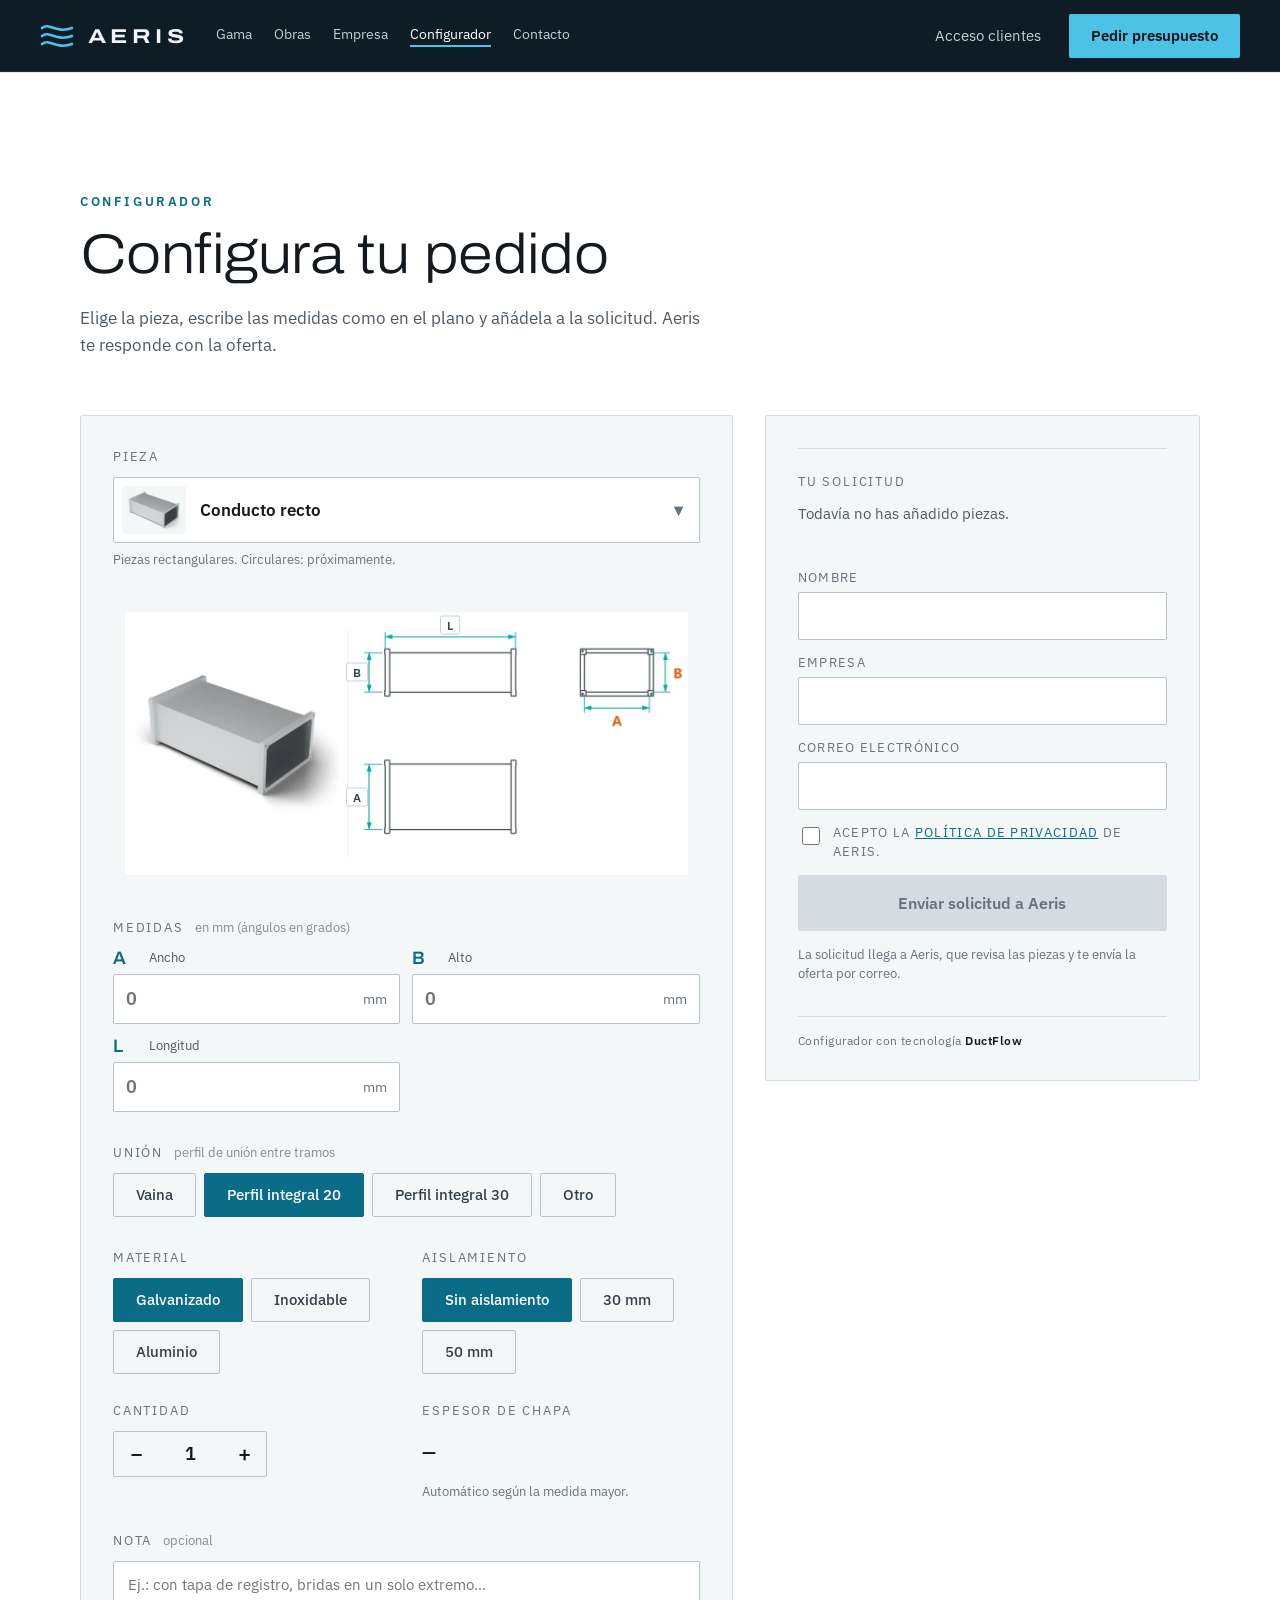
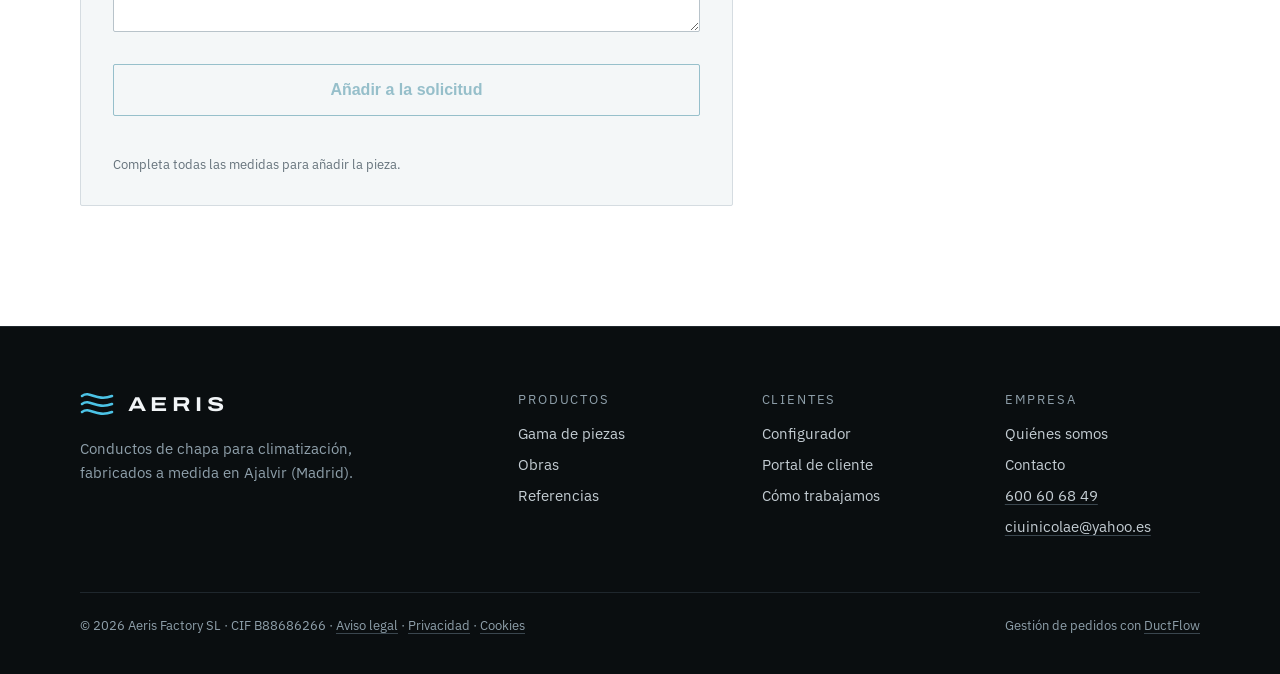
==== configurador.html @ cc836780 "Versión de prueba desde aeris-web 541a1b8 Aeris: bandă cu poză (ca BMW), carduri Obras fără chenar p" ====
<!doctype html>
<html lang="es">
<head>
<meta charset="utf-8">
<meta name="robots" content="noindex, nofollow">
<meta name="viewport" content="width=device-width, initial-scale=1">
<!-- Envío real a DuctFlow (sin esta meta, el formulario funciona en modo demo y no envía nada).
     El slug aerisfactory es la organización AERIS FACTORY SL en DuctFlow (desde el 21 oct 2026). -->
<meta name="aeris-api" content="https://api.ductflow.app/public/v1/orgs/aerisfactory">
<title>Configurador de pedidos – Aeris Factory</title>
<meta name="description" content="Configura tus conductos de chapa: elige la pieza, escribe las medidas del plano y envía la solicitud a Aeris Factory.">
<link rel="canonical" href="https://aerisfactory.es/configurador.html">
<meta property="og:type" content="website">
<meta property="og:site_name" content="Aeris Factory">
<meta property="og:title" content="Configurador de pedidos – Aeris Factory">
<meta property="og:description" content="Configura tus conductos de chapa: elige la pieza, escribe las medidas del plano y envía la solicitud a Aeris Factory.">
<meta property="og:url" content="https://aerisfactory.es/configurador.html">
<meta property="og:locale" content="es_ES">
<link rel="stylesheet" href="styles.css?v=406ebbab">
</head>
<body>

<!-- layout:header -->
<header class="nav">
  <a href="index.html#inicio" class="brand" aria-label="Aeris Factory, inicio">
    <svg width="34" height="26" viewBox="0 0 34 26" fill="none" stroke="#4CC3E6" stroke-width="2.6" stroke-linecap="round" aria-hidden="true"><path d="M2 5 C10 -1 16 11 32 5"/><path d="M2 13 C10 7 16 19 32 13"/><path d="M2 21 C10 15 16 27 32 21"/></svg>
    <span>AERIS</span>
  </a>
  <div class="nav-menu" id="nav-menu">
    <nav class="nav-links" aria-label="Principal">
      <a href="index.html#gama">Gama</a>
      <a href="obras.html" data-page="obras">Obras</a>
      <a href="empresa.html" data-page="empresa">Empresa</a>
      <a href="configurador.html" data-page="configurador" aria-current="page">Configurador</a>
      <a href="contacto.html" data-page="contacto">Contacto</a>
    </nav>
    <a href="https://ductflow.app/portal.html?o=aerisfactory" class="nav-portal">Acceso clientes</a>
  </div>
  <a href="configurador.html" class="btn btn-accent nav-cta">Pedir presupuesto</a>
  <button type="button" class="nav-toggle" aria-expanded="false" aria-controls="nav-menu" aria-label="Abrir menú">
    <span></span><span></span><span></span>
  </button>
</header>
<!-- /layout:header -->
<section id="pedido" class="section section-mid tema-claro">
  <div class="eyebrow">Configurador</div>
  <h1>Configura tu pedido</h1>
  <p class="lead">Elige la pieza, escribe las medidas como en el plano y añádela a la solicitud. Aeris te responde con la oferta.</p>

  <div class="configurator">
    <div class="panel">
      <div class="field-group">
        <div class="field-label">Pieza</div>
        <div class="piece-picker" id="piece-picker">
          <button type="button" class="piece-picker-btn" id="piece-picker-btn" aria-haspopup="listbox" aria-expanded="false">
            <img id="piece-picker-img" alt="">
            <span id="piece-picker-name">Elige una pieza</span>
            <span class="caret" aria-hidden="true">▾</span>
          </button>
          <div class="piece-list" id="piece-list" role="listbox" aria-label="Piezas rectangulares" hidden></div>
        </div>
        <p class="field-hint">Piezas rectangulares. Circulares: próximamente.</p>
      </div>

      <div class="piece-drawing">
        <div class="sketch-wrap" id="piece-sketch">
          <img id="piece-drawing-img" alt="">
        </div>
      </div>

      <div class="field-group">
        <div class="field-label">Medidas <span class="field-label-note">en mm (ángulos en grados)</span></div>
        <div class="dims" id="dims"></div>
      </div>

      <div class="field-group" id="ut-group">
        <div class="field-label">Unión <span class="field-label-note">perfil de unión entre tramos</span></div>
        <div class="pills" id="ut-pills"></div>
        <label class="ut-custom" id="ut-custom" hidden>
          <span>Desarrollo de la unión</span>
          <span class="dim-input">
            <input type="number" id="ut-custom-val" inputmode="numeric" min="1" max="500" step="1" placeholder="0">
            <span class="dim-unit">mm</span>
          </span>
        </label>
      </div>
      <p class="field-hint" id="ut-none" hidden>Esta pieza no lleva unión.</p>

      <div class="field-grid">
        <div class="field-group">
          <div class="field-label">Material</div>
          <div class="pills" id="mat-pills"></div>
        </div>
        <div class="field-group">
          <div class="field-label">Aislamiento</div>
          <div class="pills" id="ins-pills"></div>
        </div>
        <div class="field-group">
          <div class="field-label">Cantidad</div>
          <div class="qty">
            <button type="button" id="qty-minus" aria-label="Menos unidades">−</button>
            <input type="number" id="qty-value" min="1" max="999" value="1" aria-label="Cantidad">
            <button type="button" id="qty-plus" aria-label="Más unidades">+</button>
          </div>
        </div>
        <div class="field-group">
          <div class="field-label">Espesor de chapa</div>
          <div class="thick-auto" id="thick-text">—</div>
          <p class="field-hint">Automático según la medida mayor.</p>
        </div>
      </div>

      <label class="note-field">
        <span class="field-label">Nota <span class="field-label-note">opcional</span></span>
        <textarea id="piece-note" rows="2" maxlength="300" placeholder="Ej.: con tapa de registro, bridas en un solo extremo…"></textarea>
      </label>

      <button type="button" id="add-item" class="btn btn-line" disabled>Añadir a la solicitud</button>
      <p class="field-hint" id="add-hint">Completa todas las medidas para añadir la pieza.</p>
    </div>

    <div class="summary">
      <div class="request-list">
        <div class="field-label">Tu solicitud</div>
        <p id="empty-list" class="muted">Todavía no has añadido piezas.</p>
        <ul id="items-list" class="items"></ul>
        <div id="total-line" class="total-line" hidden></div>
      </div>

      <form id="quote-form" class="quote-form">
        <label>Nombre
          <input type="text" id="f-name" autocomplete="name" required>
        </label>
        <label>Empresa
          <input type="text" id="f-company" autocomplete="organization">
        </label>
        <label>Correo electrónico
          <input type="email" id="f-email" autocomplete="email" required>
        </label>
        <label class="checkbox-row">
          <input type="checkbox" id="f-consent" required>
          <span>Acepto la <a href="legal.html#privacidad" class="link-inline">política de privacidad</a> de Aeris.</span>
        </label>
        <input type="text" id="f-website" name="website" tabindex="-1" autocomplete="off" aria-hidden="true" style="position:absolute;left:-9999px;width:1px;height:1px;opacity:0">
        <p id="form-error" class="form-error" role="alert" hidden></p>
        <button type="submit" id="submit-btn" class="btn btn-accent" disabled>Enviar solicitud a Aeris</button>
        <p class="fine-print">La solicitud llega a Aeris, que revisa las piezas y te envía la oferta por correo.</p>
      </form>

      <div id="sent-panel" class="sent-panel" hidden>
        <div class="sent-title">Solicitud enviada</div>
        <p>Aeris ha recibido tu solicitud y te responderá al correo indicado. Podrás seguirla en el portal de cliente.</p>
        <a href="https://ductflow.app/portal.html?o=aerisfactory" class="link-arrow">Ir al portal de cliente →</a>
        <button type="button" id="reset-btn" class="btn btn-outline">Nueva solicitud</button>
      </div>

      <p class="powered-by">Configurador con tecnología <a href="https://ductflow.app" target="_blank" rel="noopener">DuctFlow</a></p>
    </div>
  </div>
</section>

<!-- layout:footer -->
<footer class="footer">
  <div class="footer-grid">
    <div>
      <div class="brand">
        <svg width="34" height="26" viewBox="0 0 34 26" fill="none" stroke="#4CC3E6" stroke-width="2.6" stroke-linecap="round" aria-hidden="true"><path d="M2 5 C10 -1 16 11 32 5"/><path d="M2 13 C10 7 16 19 32 13"/><path d="M2 21 C10 15 16 27 32 21"/></svg>
        <span>AERIS</span>
      </div>
      <p class="footer-desc">Conductos de chapa para climatización, fabricados a medida en Ajalvir (Madrid).</p>
    </div>
    <div class="footer-col">
      <div class="footer-label">Productos</div>
      <a href="index.html#gama">Gama de piezas</a>
      <a href="obras.html">Obras</a>
      <a href="index.html#referencias">Referencias</a>
    </div>
    <div class="footer-col">
      <div class="footer-label">Clientes</div>
      <a href="configurador.html">Configurador</a>
      <a href="https://ductflow.app/portal.html?o=aerisfactory">Portal de cliente</a>
      <a href="index.html#proceso">Cómo trabajamos</a>
    </div>
    <div class="footer-col">
      <div class="footer-label">Empresa</div>
      <a href="empresa.html">Quiénes somos</a>
      <a href="contacto.html">Contacto</a>
      <a href="tel:+34600606849">600 60 68 49</a>
      <a href="mailto:ciuinicolae@yahoo.es">ciuinicolae@yahoo.es</a>
    </div>
  </div>
  <div class="footer-bottom">
    <span>© 2026 Aeris Factory SL · CIF B88686266 · <a href="legal.html#aviso-legal">Aviso legal</a> · <a href="legal.html#privacidad">Privacidad</a> · <a href="legal.html#cookies">Cookies</a></span>
    <span>Gestión de pedidos con <a href="https://ductflow.app" target="_blank" rel="noopener">DuctFlow</a></span>
  </div>
</footer>
<!-- /layout:footer -->

<script src="nav.js?v=9c87ea60"></script>
<script src="piezas.js?v=71c24dd3"></script>
<script src="configurator.js?v=fde7b0d1"></script>
</body>
</html>
---- styles.css ----
/* Tipografías servidas desde el propio sitio (sin Google Fonts: el navegador del visitante
   no se conecta a Google). Variables, solo juego latino (incluye á, ñ, ¿, ¡, €). Licencia OFL: fonts/LICENSE.txt */
@font-face {
  font-family: 'Archivo';
  font-style: normal;
  font-weight: 300 800;
  font-stretch: 62% 125%;
  font-display: swap;
  src: url(fonts/archivo-latin.woff2) format('woff2');
}
@font-face {
  font-family: 'IBM Plex Sans';
  font-style: normal;
  font-weight: 400 600;
  font-display: swap;
  src: url(fonts/ibm-plex-sans-latin.woff2) format('woff2');
}

:root {
  --ink: #0D1114;
  --ink-2: #12181C;
  --ink-3: #1A2126;
  --ink-4: #0A0E10;
  --line: #1F272D;
  --line-2: #2A333A;
  --line-3: #3A464E;
  --fg: #F2F5F7;
  --fg-dim: #A9B6BE;
  --fg-dim2: #8FA0AB;
  --fg-dim3: #C4CDD3;
  --accent: #4CC3E6;
  --light-bg: #EEF1F3;
  --light-ink: #14191D;
  --light-line: #D5DCE1;
  --light-dim: #56626B;
  --light-accent: #0B6C88;
}

* { box-sizing: border-box; }
/* `hidden` gana siempre (sin esto, un display: flex/grid del componente lo anula). */
[hidden] { display: none !important; }
html { scroll-behavior: smooth; }
body {
  margin: 0;
  background: var(--ink);
  color: var(--fg);
  font-family: 'IBM Plex Sans', system-ui, sans-serif;
}
h1, h2, h3 { font-family: 'Archivo', sans-serif; font-weight: 300; font-stretch: 112%; letter-spacing: -0.01em; margin: 0; }
p { margin: 0; }
a { color: inherit; text-decoration: none; }
a:focus-visible, button:focus-visible, input:focus-visible { outline: 2px solid var(--accent); outline-offset: 3px; }

.eyebrow { font-size: 13px; letter-spacing: 0.2em; text-transform: uppercase; color: var(--accent); font-weight: 500; }
.eyebrow-dark { color: var(--light-accent); font-weight: 600; }
.max-w { max-width: 760px; }

/* nav */
.nav {
  position: sticky; top: 0; z-index: 20;
  height: 72px; padding: 0 80px;
  display: flex; align-items: center; gap: 48px;
  background: var(--ink); border-bottom: 1px solid var(--line);
}
.brand { display: flex; align-items: center; gap: 14px; }
.brand span { font-family: 'Archivo', sans-serif; font-weight: 700; font-stretch: 125%; font-size: 20px; letter-spacing: 0.22em; }
.nav-links { flex-grow: 1; display: flex; gap: 32px; font-size: 15px; color: var(--fg-dim3); white-space: nowrap; }
.nav-links a:hover { color: #fff; }
.nav-portal { font-size: 15px; color: var(--fg-dim3); white-space: nowrap; }
.nav .btn { white-space: nowrap; }
.nav-portal:hover { color: #fff; }

.btn { display: inline-flex; align-items: center; justify-content: center; height: 44px; padding: 0 22px; font-weight: 600; font-size: 15px; border-radius: 2px; border: 0; cursor: pointer; }
.btn:hover { filter: brightness(1.1); }
.btn-lg { height: 56px; padding: 0 32px; font-size: 16px; }
.btn-accent { background: var(--accent); color: var(--ink); }
.btn-outline { background: transparent; color: var(--fg); border: 1px solid var(--line-3); }
.btn-dark { background: var(--ink); color: var(--fg); }
.btn-line { height: 52px; background: transparent; color: var(--accent); border: 1px solid var(--accent); font-weight: 600; font-size: 16px; }

/* hero */
.hero { position: relative; height: 780px; overflow: hidden; background: var(--ink-4); }
/* Foto real de obra a todo el ancho; el degradado oscurece la izquierda para leer el texto. */
.hero-photo { position: absolute; inset: 0; }
.hero-photo img { display: block; width: 100%; height: 100%; object-fit: cover; object-position: 65% 70%; }
.hero::after { content: ""; position: absolute; inset: 0; pointer-events: none;
  background: linear-gradient(90deg, rgba(8, 11, 13, 0.92) 0%, rgba(8, 11, 13, 0.78) 32%, rgba(8, 11, 13, 0.25) 62%, rgba(8, 11, 13, 0) 80%),
              linear-gradient(0deg, rgba(8, 11, 13, 0.85) 0%, rgba(8, 11, 13, 0) 30%); }
.hero-copy { position: relative; z-index: 1; padding: 112px 80px 0; max-width: 700px; }
.hero-copy p { color: #D2DADF; }
.hero-copy h1 { font-size: 100px; line-height: 1; }
.hero-copy h1 span { display: block; }
.hero-copy p { margin-top: 32px; max-width: 480px; font-size: 19px; line-height: 1.55; color: var(--fg-dim); }
.hero-actions { margin-top: 40px; display: flex; flex-direction: column; align-items: flex-start; gap: 12px; }
.hero-actions .btn { min-width: 260px; }   /* aceeasi latime: unul sub altul arata aliniat */
.hero-actions .btn-outline { border-color: rgba(255, 255, 255, 0.5); background: rgba(8, 11, 13, 0.4); }
.hero-strip { position: absolute; z-index: 1; left: 0; right: 0; bottom: 0; height: 96px; display: grid; grid-template-columns: repeat(4, minmax(0, 1fr)); border-top: 1px solid var(--line); background: var(--ink); }
.hero-strip-item { display: flex; align-items: center; gap: 18px; padding: 0 32px; color: var(--fg-dim3); font-size: 16px; border-left: 1px solid var(--line); }
.hero-strip-item:first-child { padding-left: 80px; border-left: 0; }
.hero-strip-item:hover { color: #fff; }
/* Cifras clave bajo el titular */
.hero-stats { background: rgba(8, 11, 13, 0.55); -webkit-backdrop-filter: blur(8px); backdrop-filter: blur(8px); border-top-color: rgba(255, 255, 255, 0.12); }
.hero-stats .hero-strip-item { flex-direction: column; align-items: flex-start; justify-content: center; gap: 4px; border-left-color: rgba(255, 255, 255, 0.12); }
.hero-stats b { font-family: 'Archivo', sans-serif; font-weight: 400; font-stretch: 112%; font-size: 28px; line-height: 1; color: var(--accent); }
.hero-stats span { font-size: 14px; color: #C4CDD3; }
.hero-strip-item .num { font-family: 'Archivo', sans-serif; font-size: 13px; color: var(--accent); letter-spacing: 0.1em; }

/* anclas: que la cabecera fija no tape el inicio de la sección */
section[id] { scroll-margin-top: 72px; }

/* nav: menú (escritorio = en línea; móvil = desplegable) */
.nav-menu { display: contents; }
.nav-links a[aria-current="page"] { color: #fff; box-shadow: inset 0 -2px 0 var(--accent); padding-bottom: 4px; }
.nav-toggle { display: none; width: 44px; height: 44px; padding: 0; background: transparent; border: 1px solid var(--line-3); border-radius: 2px; cursor: pointer; flex-direction: column; align-items: center; justify-content: center; gap: 5px; }
.nav-toggle span { display: block; width: 20px; height: 2px; background: var(--fg); transition: transform 0.2s, opacity 0.2s; }
.nav.nav-open .nav-toggle span:nth-child(1) { transform: translateY(7px) rotate(45deg); }
.nav.nav-open .nav-toggle span:nth-child(2) { opacity: 0; }
.nav.nav-open .nav-toggle span:nth-child(3) { transform: translateY(-7px) rotate(-45deg); }

/* cabecera de páginas interiores */
.page-hero { padding: 96px 80px 56px; background: var(--ink); border-bottom: 1px solid var(--line); }
.page-hero h1 { margin-top: 16px; font-size: 72px; line-height: 1.02; }
.page-hero .lead { max-width: 680px; font-size: 19px; }
.section h1 { font-size: 56px; line-height: 1.05; margin-top: 16px; }
.section-more { display: inline-block; margin-top: 28px; }

/* configurador: bloque de la home */
.config-teaser { display: grid; grid-template-columns: minmax(0, 1fr) minmax(0, 1.1fr); gap: 64px; align-items: center; }
.teaser-copy .btn { margin-top: 36px; }
.teaser-pieces { list-style: none; margin: 0; padding: 0; display: grid; grid-template-columns: repeat(3, minmax(0, 1fr)); gap: 12px; }
.teaser-pieces a { display: flex; flex-direction: column; gap: 8px; padding: 8px; background: var(--ink-3); border: 1px solid var(--line-2); border-radius: 2px; font-size: 14px; font-weight: 500; color: var(--fg-dim3); transition: border-color 0.2s; }
.teaser-pieces a:hover { border-color: var(--accent); color: #fff; }
.teaser-pieces img { width: 100%; height: 110px; object-fit: contain; background: #F4F7F8; border-radius: 2px; }

/* página de obras */
.obras-filters { display: flex; flex-wrap: wrap; gap: 8px; margin-bottom: 32px; }
.obras-grid { display: grid; grid-template-columns: repeat(3, minmax(0, 1fr)); gap: 24px; }
.cta-band { display: flex; align-items: center; justify-content: space-between; gap: 32px; flex-wrap: wrap; }
.cta-band h2 { margin-top: 12px; }

/* página legal */
.legal { display: grid; grid-template-columns: 220px minmax(0, 760px); gap: 64px; align-items: start; }
.legal-toc { position: sticky; top: 96px; display: flex; flex-direction: column; gap: 10px; font-size: 15px; }
.legal-toc a { color: var(--light-dim); }
.legal-toc a:hover { color: var(--light-accent); }
.legal-draft { margin: 0 0 8px; padding: 12px 16px; background: #FFF4D6; border: 1px solid #F0D58C; border-radius: 2px; font-size: 14px; color: #6B5310; }
.legal-body article { scroll-margin-top: 96px; }
.legal-body h2 { margin-top: 56px; font-size: 34px; }
.legal-body article:first-of-type h2 { margin-top: 32px; }
.legal-body h3 { margin-top: 28px; font-family: 'IBM Plex Sans', sans-serif; font-weight: 600; font-size: 18px; letter-spacing: 0; }
.legal-body p { margin-top: 12px; font-size: 16px; line-height: 1.7; color: #3A454D; }
.legal-body a { color: var(--light-accent); text-decoration: underline; }
.legal-data { margin: 16px 0 0; display: grid; grid-template-columns: 170px 1fr; row-gap: 8px; font-size: 15px; }
.legal-data dt { color: var(--light-dim); }
.legal-data dd { margin: 0; }
.legal-table-wrap { margin-top: 16px; overflow-x: auto; }
.legal-table { width: 100%; min-width: 560px; border-collapse: collapse; font-size: 14px; line-height: 1.5; }
.legal-table th, .legal-table td { text-align: left; vertical-align: top; padding: 10px 12px; border-bottom: 1px solid var(--light-line); }
.legal-table th { font-size: 12px; letter-spacing: 0.1em; text-transform: uppercase; color: var(--light-dim); }
.footer-bottom a { text-decoration: underline; text-underline-offset: 3px; text-decoration-color: var(--line-3); }
.footer-bottom a:hover { color: #fff; }

/* sections */
.section { padding: 120px 80px; }
.section-light { background: var(--light-bg); color: var(--light-ink); }
.section-dark { background: var(--ink); }
.section-mid { background: var(--ink-2); border-top: 1px solid var(--line); }
.section h2 { font-size: 56px; line-height: 1.05; margin-top: 16px; }
.section-head { display: flex; align-items: flex-end; justify-content: space-between; gap: 40px; }
.lead { margin-top: 20px; max-width: 620px; font-size: 17px; line-height: 1.6; color: var(--fg-dim); }
.lead-dark { color: var(--light-dim); font-size: 18px; }
.link-arrow { font-size: 16px; font-weight: 600; color: var(--light-accent); padding-bottom: 8px; }
.section-dark .link-arrow { color: var(--accent); font-size: 15px; font-weight: 600; }

/* referencias (marquee) */
.refs { background: var(--ink-2); border-top: 1px solid var(--line); border-bottom: 1px solid var(--line); padding: 88px 0 96px; overflow: hidden; }
.refs-head { padding: 0 80px; display: flex; align-items: flex-end; justify-content: space-between; gap: 40px; flex-wrap: wrap; }
.refs-head h2 { margin-top: 16px; font-size: 44px; line-height: 1.08; max-width: 620px; }
.refs-stats { margin: 0; display: flex; gap: 40px; }
.refs-stats div { border-left: 1px solid var(--line-3); padding-left: 18px; display: flex; flex-direction: column; }
/* Cifra siempre abajo: alineadas aunque una etiqueta tenga 1 línea y otra 2 (el hueco queda arriba). */
.refs-stats dt { font-size: 12px; letter-spacing: 0.14em; text-transform: uppercase; color: var(--fg-dim2); max-width: 130px; line-height: 1.4; }
.refs-stats dd { margin: auto 0 0; padding-top: 6px; font-family: 'Archivo', sans-serif; font-weight: 300; font-stretch: 112%; font-size: 48px; line-height: 1; color: var(--accent); }
.refs-rows { margin-top: 56px; display: flex; flex-direction: column; gap: 28px; }
.refs-row { display: flex; overflow: hidden; padding: 0 80px; }
.refs-track { list-style: none; margin: 0; padding: 0; display: flex; flex-wrap: wrap; gap: 0; }
/* doar tipografie (fără cutii/iconițe): numele mari, separate de o linie fină */
.ref-item { display: flex; align-items: center; padding: 6px 40px; border-left: 1px solid var(--line-2); white-space: nowrap; }
.ref-text { display: flex; flex-direction: column; gap: 6px; }
.ref-name { font-family: 'Archivo', sans-serif; font-weight: 300; font-stretch: 112%; font-size: 26px; line-height: 1.15; color: var(--fg-dim3); transition: color 0.2s; }
.ref-item:hover .ref-name { color: var(--fg); }
.ref-meta { font-size: 13px; letter-spacing: 0.06em; color: var(--fg-dim2); }
/* En movimiento (JS activo y sin "reducir movimiento"): bucle continuo con bordes difuminados. */
.refs-row.is-moving { padding: 0; -webkit-mask-image: linear-gradient(90deg, transparent, #000 8%, #000 92%, transparent); mask-image: linear-gradient(90deg, transparent, #000 8%, #000 92%, transparent); }
.refs-row.is-moving .refs-track { flex-wrap: nowrap; flex-shrink: 0; animation: refs-scroll var(--refs-duration, 60s) linear infinite; }
.refs-row-rev.is-moving .refs-track { animation-direction: reverse; }
.refs-rows:hover .refs-track, .refs-rows:focus-within .refs-track { animation-play-state: paused; }
@keyframes refs-scroll { to { transform: translateX(-100%); } }
@media (prefers-reduced-motion: reduce) { .refs-row .refs-track { animation: none !important; } }

/* cards */
.cards { margin-top: 56px; display: grid; grid-template-columns: repeat(4, minmax(0, 1fr)); gap: 32px; }
/* fără chenar/fundal: poza + textul direct pe fundalul secțiunii (ca la BMW) */
.card { display: flex; flex-direction: column; }
.card-img { aspect-ratio: 3 / 2; background: #E6EBEE; overflow: hidden; }
.card-img img { width: 100%; height: 100%; object-fit: cover; display: block; transition: transform 0.5s ease; }
.card:hover .card-img img { transform: scale(1.04); }
.card-body { padding-top: 24px; display: flex; flex-direction: column; gap: 12px; flex-grow: 1; }
.card-body h3 { font-weight: 400; font-size: 24px; line-height: 1.2; }
.card-body p { font-size: 16px; line-height: 1.6; color: var(--light-dim); flex-grow: 1; }
.card-body .link-arrow { margin-top: 8px; }

/* banda de foto a todo el ancho (como BMW): texto abajo a la izquierda sobre degradado */
.banda-foto { position: relative; height: 640px; overflow: hidden; background: var(--ink-4); display: flex; align-items: flex-end; }
.banda-foto > img { position: absolute; inset: 0; width: 100%; height: 100%; object-fit: cover; object-position: 50% 45%; }
.banda-foto::after { content: ""; position: absolute; inset: 0; pointer-events: none;
  background: linear-gradient(0deg, rgba(8, 11, 13, 0.88) 0%, rgba(8, 11, 13, 0.45) 40%, rgba(8, 11, 13, 0) 70%),
              linear-gradient(90deg, rgba(8, 11, 13, 0.55) 0%, rgba(8, 11, 13, 0) 55%); }
.banda-copy { position: relative; z-index: 1; padding: 0 80px 80px; }
.banda-copy h2 { margin-top: 16px; font-size: 56px; line-height: 1.05; color: #fff; }
.banda-actions { margin-top: 36px; display: flex; flex-wrap: wrap; gap: 12px; }
.banda-actions .btn-outline { color: #fff; border-color: rgba(255, 255, 255, 0.5); background: rgba(8, 11, 13, 0.4); }

/* obras (carrusel) */
.obras-section { border-top: 1px solid var(--line); overflow: hidden; }
.carousel-nav { display: flex; align-items: center; gap: 12px; }
.carousel-counter { font-family: 'Archivo', sans-serif; font-size: 15px; letter-spacing: 0.1em; color: var(--fg-dim2); margin-right: 12px; font-variant-numeric: tabular-nums; white-space: nowrap; }
.carousel-arrow { width: 52px; height: 52px; background: transparent; color: var(--fg); border: 1px solid var(--line-3); border-radius: 2px; font-size: 20px; cursor: pointer; }
.carousel-arrow:hover:not(:disabled) { border-color: var(--accent); color: var(--accent); }
.carousel-arrow:disabled { opacity: 0.3; cursor: default; }
.obras-track {
  margin: 56px -80px 0 0; padding: 0 80px 4px 0;
  display: flex; gap: 24px; overflow-x: auto; scroll-snap-type: x mandatory; scrollbar-width: none;
}
.obras-track::-webkit-scrollbar { display: none; }
.obras-track:focus-visible { outline: 2px solid var(--accent); outline-offset: 6px; }
/* fără chenar/fundal, ca la cardurile din „Gama” (doar în caruselul de pe prima pagină) */
.obra { flex: 0 0 42%; scroll-snap-align: start; display: flex; flex-direction: column; }
/* Pagina Obras: multe carduri pe fundal gri → cu chenar și fundal alb, altfel textul se pierde. */
.obras-grid .obra { background: var(--ink); border: 1px solid var(--line-2); border-radius: 2px; }
.obras-grid .obra-body { padding: 28px; }
.obra-media { position: relative; aspect-ratio: 16 / 10; overflow: hidden; background: var(--ink-4); }
.obra-media svg, .obra-media img { display: block; width: 100%; height: 100%; object-fit: cover; transition: transform 0.6s ease; }
.obra:hover .obra-media svg, .obra:hover .obra-media img { transform: scale(1.03); }
.obra-gallery-btn { all: unset; display: block; width: 100%; height: 100%; cursor: zoom-in; }
.obra-gallery-btn:focus-visible { outline: 2px solid var(--accent); outline-offset: -2px; }
.obra-tag.obra-tag-photos { left: auto; right: 16px; top: auto; bottom: 16px; color: #fff; }
/* Galería: escenario de tamaño FIJO (la foto se ajusta dentro con contain), así las flechas
   no saltan al pasar de una foto vertical a una horizontal. */
.gallery { position: fixed; inset: 0; padding: 0; margin: 0; border: 0; background: transparent; width: 100vw; height: 100vh; max-width: none; max-height: none; }
.gallery::backdrop { background: rgba(5, 8, 10, 0.94); }
.gallery[open] { display: grid; grid-template-rows: minmax(0, 1fr) auto; justify-items: center; align-items: center; padding: 56px 16px 20px; box-sizing: border-box; }
.gallery img { width: min(1200px, 100%); height: 100%; min-height: 0; object-fit: contain; }
.gallery-nav { display: flex; align-items: center; gap: 16px; padding-top: 16px; color: var(--fg-dim2); font-variant-numeric: tabular-nums; }
.gallery-count { min-width: 3.5em; text-align: center; }
.gallery-close { position: absolute; top: 12px; right: 16px; width: 44px; height: 44px; font-size: 30px; line-height: 1; color: #fff; background: none; border: 0; cursor: pointer; }
.obra-tag { position: absolute; left: 16px; top: 16px; padding: 5px 10px; font-size: 12px; letter-spacing: 0.12em; text-transform: uppercase; background: rgba(10, 14, 16, 0.75); color: var(--fg-dim3); border: 1px solid var(--line-3); }
.obra-body { padding-top: 24px; display: flex; flex-direction: column; gap: 12px; flex-grow: 1; }
.obra-meta { display: flex; gap: 12px; align-items: center; flex-wrap: wrap; font-size: 13px; color: var(--fg-dim2); }
.obra-cat { padding: 4px 10px; background: #12323D; color: #7FD3EC; font-weight: 600; border-radius: 2px; }
.obra-body h3 { font-weight: 400; font-size: 24px; line-height: 1.25; }
.obra-body p { font-size: 15px; line-height: 1.6; color: var(--fg-dim); flex-grow: 1; }
.obra-specs { font-size: 14px; color: var(--fg-dim3); padding-top: 12px; border-top: 1px solid var(--line-2); }
.obra-body .link-arrow { align-self: flex-start; padding: 6px 0 0; }
.carousel-dots { margin-top: 28px; display: flex; gap: 4px; }
.carousel-dots button { width: 36px; height: 24px; padding: 0; background: transparent; border: 0; cursor: pointer; display: flex; align-items: center; }
.carousel-dots button::before { content: ""; display: block; width: 100%; height: 3px; background: var(--line-3); transition: background 0.2s; }
.carousel-dots button[aria-current="true"]::before { background: var(--accent); }
.obras-hint { margin-top: 12px; font-size: 13px; color: var(--fg-dim2); }

/* nosotros */
.about { display: grid; grid-template-columns: minmax(0, 1.1fr) minmax(0, 1fr); gap: 80px; align-items: center; }
.about-stats { margin: 48px 0 0; display: grid; grid-template-columns: repeat(3, minmax(0, 1fr)); gap: 24px; }
.about-stats div { border-top: 1px solid var(--light-line); padding-top: 16px; display: flex; flex-direction: column; justify-content: space-between; }
.about-stats dt { font-size: 13px; letter-spacing: 0.14em; text-transform: uppercase; color: var(--light-dim); }
.about-stats dd { margin: 8px 0 0; font-family: 'Archivo', sans-serif; font-weight: 300; font-stretch: 112%; font-size: 44px; line-height: 1; color: var(--light-accent); }
.about-photo {
  aspect-ratio: 4 / 3; border: 1px solid var(--light-line); border-radius: 2px;
  background: repeating-linear-gradient(135deg, #E3E8EB 0 14px, #DCE2E6 14px 28px);
  display: flex; align-items: center; justify-content: center;
}
.about-photo span { padding: 8px 14px; background: #fff; border: 1px solid var(--light-line); font-size: 13px; letter-spacing: 0.12em; text-transform: uppercase; color: var(--light-dim); }
.timeline { list-style: none; margin: 88px 0 0; padding: 0; display: grid; grid-template-columns: repeat(4, minmax(0, 1fr)); gap: 32px; }
.timeline li { position: relative; padding-top: 36px; border-top: 2px solid var(--light-line); }
.timeline li::before { content: ""; position: absolute; top: -9px; left: 0; width: 16px; height: 16px; border-radius: 50%; background: var(--light-bg); border: 3px solid var(--light-accent); box-sizing: border-box; }
.timeline li:last-child::before { background: var(--light-accent); }
.tl-year { font-family: 'Archivo', sans-serif; font-weight: 300; font-stretch: 112%; font-size: 40px; line-height: 1; color: var(--light-ink); }
.timeline h3 { margin-top: 16px; font-family: 'IBM Plex Sans', sans-serif; font-weight: 600; font-size: 19px; }
.timeline p { margin-top: 8px; font-size: 15px; line-height: 1.55; color: var(--light-dim); }

/* proceso */
.steps { margin-top: 64px; display: grid; grid-template-columns: repeat(3, minmax(0, 1fr)); gap: 48px; }
.step { border-top: 1px solid var(--line-3); padding-top: 28px; }
.step-num { font-family: 'Archivo', sans-serif; font-weight: 300; font-stretch: 112%; font-size: 64px; line-height: 1; color: var(--accent); }
.step h3 { font-family: 'IBM Plex Sans', sans-serif; font-weight: 600; font-size: 24px; margin-top: 24px; }
.step p { margin-top: 12px; font-size: 17px; line-height: 1.6; color: var(--fg-dim); }

/* configurator */
.configurator { margin-top: 56px; display: grid; grid-template-columns: minmax(0, 1.5fr) minmax(0, 1fr); gap: 32px; align-items: start; }
.panel, .summary { background: var(--ink-3); border: 1px solid var(--line-2); border-radius: 2px; padding: 32px; display: flex; flex-direction: column; gap: 32px; }
.field-label { font-size: 13px; letter-spacing: 0.14em; text-transform: uppercase; color: var(--fg-dim2); margin-bottom: 12px; }
.pills { display: flex; gap: 8px; flex-wrap: wrap; }
.pill { height: 44px; padding: 0 22px; font: 500 15px 'IBM Plex Sans', sans-serif; border-radius: 2px; cursor: pointer; background: transparent; color: #D5DCE1; border: 1px solid var(--line-3); }
.pill.active { background: var(--accent); color: var(--ink); border-color: var(--accent); }
.field-label-note { text-transform: none; letter-spacing: 0; color: var(--fg-dim2); opacity: 0.8; margin-left: 6px; }
.field-hint { margin-top: 8px; font-size: 13px; color: var(--fg-dim2); }
.piece-picker { position: relative; }
.piece-picker-btn { width: 100%; min-height: 64px; display: flex; align-items: center; gap: 14px; padding: 8px 16px 8px 8px; background: var(--ink); color: var(--fg); border: 1px solid var(--line-3); border-radius: 2px; font: 600 17px 'IBM Plex Sans', sans-serif; text-align: left; cursor: pointer; }
.piece-picker-btn:hover, .piece-picker-btn[aria-expanded="true"] { border-color: var(--accent); }
.piece-picker-btn img { width: 64px; height: 48px; object-fit: contain; background: #F4F7F8; border-radius: 2px; }
.piece-picker-btn span:nth-of-type(1) { flex-grow: 1; }
.piece-picker-btn .caret { color: var(--fg-dim2); }
.piece-list { position: absolute; z-index: 15; left: 0; right: 0; top: calc(100% + 6px); max-height: 420px; overflow-y: auto; padding: 8px; background: var(--ink-2); border: 1px solid var(--line-3); border-radius: 2px; box-shadow: 0 16px 40px rgba(0, 0, 0, 0.45); display: grid; grid-template-columns: repeat(auto-fill, minmax(150px, 1fr)); gap: 6px; }
.piece-list[hidden] { display: none; }
.piece-option { display: flex; flex-direction: column; align-items: stretch; gap: 6px; padding: 6px; background: transparent; color: var(--fg-dim3); border: 1px solid transparent; border-radius: 2px; font: 500 14px 'IBM Plex Sans', sans-serif; text-align: left; cursor: pointer; }
.piece-option img { width: 100%; height: 84px; object-fit: contain; background: #F4F7F8; border-radius: 2px; }
.piece-option:hover { border-color: var(--line-3); color: #fff; }
.piece-option.active { border-color: var(--accent); color: #fff; }
.piece-drawing { background: #F4F7F8; border-radius: 2px; display: flex; align-items: center; justify-content: center; padding: 12px; }
.piece-drawing img { width: 100%; max-width: 420px; height: 260px; object-fit: contain; }
/* Plano 3D de Ductflow (~2:1): la imagen ocupa todo el contenedor para que las letras (en %) caigan sobre las cotas. */
.sketch-wrap { position: relative; width: 100%; display: flex; justify-content: center; }
.sketch-wrap.is-3d { display: block; max-width: 720px; }
.sketch-wrap.is-3d img { display: block; max-width: none; height: auto; }
.sketch-label { position: absolute; transform: translate(-50%, -50%); padding: 1px 6px; background: rgba(255, 255, 255, 0.9); border: 1px solid #C9D3D8; border-radius: 2px; color: #33444C; font: 600 12px 'IBM Plex Sans', sans-serif; white-space: nowrap; pointer-events: none; }
.sketch-label.has-value { background: var(--accent); border-color: var(--accent); color: #fff; }
.dims { display: grid; grid-template-columns: repeat(auto-fill, minmax(190px, 1fr)); gap: 12px; }
.dim { display: grid; grid-template-columns: auto 1fr; grid-template-rows: auto auto; column-gap: 10px; row-gap: 6px; align-items: center; }
.dim-key { grid-row: 1; font-family: 'Archivo', sans-serif; font-weight: 600; font-size: 18px; color: var(--accent); min-width: 26px; }
.dim-hint { grid-row: 1; font-size: 13px; color: var(--fg-dim); }
.dim-input { grid-column: 1 / span 2; display: flex; align-items: center; background: var(--ink); border: 1px solid var(--line-3); border-radius: 2px; }
.dim-input:focus-within { border-color: var(--accent); }
.dim-input input { flex-grow: 1; min-width: 0; height: 48px; padding: 0 12px; background: transparent; border: 0; color: var(--fg); font: 600 18px 'IBM Plex Sans', sans-serif; -moz-appearance: textfield; }
.dim-input input:focus-visible { outline: none; }
.dim-input input::-webkit-outer-spin-button, .dim-input input::-webkit-inner-spin-button { -webkit-appearance: none; margin: 0; }
.dim-unit { padding: 0 12px; font-size: 14px; color: var(--fg-dim2); }
.dim.invalid .dim-input { border-color: #FF8A7A; }
.ut-custom { margin-top: 12px; display: flex; flex-direction: column; gap: 6px; max-width: 260px; font-size: 13px; color: var(--fg-dim); }
.ut-custom.invalid .dim-input { border-color: #FF8A7A; }
.thick-auto { height: 44px; display: flex; align-items: center; font-size: 18px; font-weight: 600; }
.note-field { display: flex; flex-direction: column; }
.note-field textarea { width: 100%; padding: 12px 14px; background: var(--ink); color: var(--fg); border: 1px solid var(--line-3); border-radius: 2px; font: 400 15px/1.5 'IBM Plex Sans', sans-serif; resize: vertical; }
.note-field textarea:focus-visible { outline: 2px solid var(--accent); outline-offset: 2px; }
.btn-line:disabled { opacity: 0.4; cursor: not-allowed; filter: none; }
.field-grid { display: grid; grid-template-columns: repeat(2, minmax(0, 1fr)); gap: 28px 32px; }
.qty { display: inline-flex; align-items: center; border: 1px solid var(--line-3); border-radius: 2px; }
.qty input { width: 64px; height: 44px; text-align: center; background: transparent; border: 0; color: var(--fg); font: 600 18px 'IBM Plex Sans', sans-serif; -moz-appearance: textfield; }
.qty input::-webkit-outer-spin-button, .qty input::-webkit-inner-spin-button { -webkit-appearance: none; margin: 0; }
.qty button { width: 44px; height: 44px; background: transparent; color: var(--fg); border: 0; font: 500 22px 'IBM Plex Sans', sans-serif; cursor: pointer; }

.request-list { border-top: 1px solid var(--line-2); padding-top: 24px; }
.muted { margin-top: 12px; font-size: 15px; line-height: 1.55; color: var(--fg-dim); }
.items { list-style: none; margin: 12px 0 0; padding: 0; display: flex; flex-direction: column; gap: 10px; }
.items li { display: flex; align-items: flex-start; gap: 12px; background: var(--ink-2); border: 1px solid var(--line-2); padding: 10px 4px 10px 10px; font-size: 14px; line-height: 1.45; }
.items li img { width: 56px; height: 44px; flex-shrink: 0; object-fit: contain; background: #F4F7F8; border-radius: 2px; }
.item-text { flex-grow: 1; min-width: 0; display: flex; flex-direction: column; gap: 2px; color: var(--fg-dim); }
.item-text b { color: var(--fg); font-size: 15px; }
.item-note { font-style: italic; overflow-wrap: anywhere; }
.items li button { width: 44px; height: 44px; background: transparent; color: var(--fg-dim); border: 0; font: 400 20px 'IBM Plex Sans', sans-serif; cursor: pointer; }
.total-line { margin-top: 12px; font-size: 15px; color: var(--fg-dim); }
.total-line b { color: var(--fg); }

.quote-form { display: flex; flex-direction: column; gap: 14px; }
.quote-form label { display: flex; flex-direction: column; gap: 6px; font-size: 13px; letter-spacing: 0.1em; text-transform: uppercase; color: var(--fg-dim2); }
.quote-form input[type=text], .quote-form input[type=email] { height: 48px; padding: 0 14px; background: var(--ink); color: var(--fg); border: 1px solid var(--line-3); border-radius: 2px; font: 400 16px 'IBM Plex Sans', sans-serif; }
.checkbox-row { flex-direction: row !important; align-items: flex-start; gap: 10px !important; text-transform: none; letter-spacing: normal; font-size: 14px; color: var(--fg-dim); line-height: 1.4; }
.checkbox-row input { margin-top: 3px; width: 18px; height: 18px; accent-color: var(--accent); flex-shrink: 0; }
.link-inline { color: var(--accent); text-decoration: underline; }
.quote-form button[type=submit] { height: 56px; border: 0; border-radius: 2px; font: 600 16px 'IBM Plex Sans', sans-serif; cursor: pointer; }
.quote-form button[disabled] { background: var(--line-2); color: var(--fg-dim2); cursor: not-allowed; }
.fine-print { font-size: 13px; line-height: 1.5; color: var(--fg-dim2); }
.powered-by { margin-top: auto; padding-top: 16px; border-top: 1px solid var(--line-2); font-size: 12px; letter-spacing: 0.04em; color: var(--fg-dim2); }
.powered-by a { color: var(--fg); font-weight: 600; text-decoration: none; }
.powered-by a:hover { color: var(--accent); }
.form-error { margin: 0; font-size: 14px; color: #FF8A7A; }

.sent-panel { background: var(--ink-2); border: 1px solid var(--accent); padding: 24px; display: flex; flex-direction: column; gap: 12px; }
.sent-title { font-size: 20px; font-weight: 600; }
.sent-panel p { font-size: 15px; line-height: 1.55; color: var(--fg-dim); }
.sent-panel .btn-outline { align-self: flex-start; height: 44px; padding: 0 20px; font-size: 15px; font-weight: 500; }

/* portal preview + contact */
.section-split { display: grid; grid-template-columns: repeat(2, minmax(0, 1fr)); gap: 80px; }
.section-split > div:first-child { align-items: center; }
#portal.section-split { align-items: center; }
.portal-preview { background: #fff; border: 1px solid var(--light-line); border-radius: 2px; padding: 32px; }
.portal-preview-head { display: flex; justify-content: space-between; align-items: baseline; font-size: 18px; font-weight: 600; }
.muted-sm { font-size: 13px; color: var(--light-dim); font-weight: 400; }
.portal-preview-steps { list-style: none; margin: 28px 0 0; padding: 0; display: flex; flex-direction: column; gap: 18px; font-size: 16px; }
.portal-preview-steps li { display: flex; align-items: center; gap: 14px; color: #6B7780; }
.portal-preview-steps li::before { content: ""; width: 14px; height: 14px; border-radius: 50%; background: var(--light-line); flex-shrink: 0; }
.portal-preview-steps li.done { color: var(--light-ink); }
.portal-preview-steps li.done::before { background: var(--light-accent); }
.portal-preview-steps li.current { color: var(--light-ink); font-weight: 600; }
.portal-preview-steps li.current::before { background: #fff; border: 3px solid var(--light-accent); box-sizing: border-box; }

.contact-info { display: flex; flex-direction: column; gap: 28px; padding-top: 8px; }
.contact-info .lead { color: var(--fg-dim); }
.contact-dl { margin: 0; display: grid; grid-template-columns: 140px 1fr; row-gap: 18px; font-size: 17px; }
.contact-dl dt { color: var(--fg-dim2); }
.contact-dl dd { margin: 0; }
.contact-dl a, .footer-col a[href^="tel"], .footer-col a[href^="mailto"] { text-decoration: underline; text-underline-offset: 3px; text-decoration-color: var(--line-3); }
.contact-dl a:hover { color: var(--accent); }

/* footer */
.footer { background: var(--ink-4); padding: 64px 80px 40px; border-top: 1px solid var(--line); }
.footer-grid { display: grid; grid-template-columns: 2fr 1fr 1fr 1fr; gap: 48px; }
.footer-desc { margin-top: 20px; max-width: 320px; font-size: 15px; line-height: 1.6; color: var(--fg-dim2); }
.footer-col { display: flex; flex-direction: column; gap: 12px; font-size: 15px; color: var(--fg-dim3); }
.footer-col a:hover { color: #fff; }
.footer-label { font-size: 13px; letter-spacing: 0.14em; text-transform: uppercase; color: var(--fg-dim2); margin-bottom: 4px; }
.footer-bottom { margin-top: 56px; padding-top: 24px; border-top: 1px solid var(--line); display: flex; justify-content: space-between; font-size: 13px; color: var(--fg-dim2); flex-wrap: wrap; gap: 8px; }

/* portal page */
.portal-shell { min-height: 100vh; display: flex; }
.portal-sidebar { width: 248px; flex-shrink: 0; background: var(--ink-4); border-right: 1px solid var(--line); padding: 28px 24px; display: flex; flex-direction: column; gap: 40px; }
.portal-sidebar .brand span { font-size: 18px; }
.portal-nav { list-style: none; margin: 0; padding: 0; display: flex; flex-direction: column; gap: 6px; font-size: 16px; }
.portal-nav li { padding: 12px 14px; color: var(--fg-dim2); border-radius: 2px; }
.portal-nav li.active { background: var(--ink-3); font-weight: 600; color: var(--fg); }
.portal-sidebar-foot { margin-top: auto; font-size: 13px; line-height: 1.5; color: var(--fg-dim2); }

.portal-main { flex-grow: 1; min-width: 0; padding: 36px 48px; display: flex; flex-direction: column; gap: 28px; }
.portal-head { display: flex; align-items: flex-end; justify-content: space-between; gap: 24px; flex-wrap: wrap; }
.portal-head h1 { font-size: 48px; line-height: 1.05; margin-top: 10px; }
.portal-head-right { display: flex; align-items: center; gap: 24px; font-size: 15px; }
.portal-head-right a { color: var(--fg-dim); }
.portal-head-right a:hover { color: #fff; }
.company-chip { padding: 10px 16px; border: 1px solid var(--line-3); border-radius: 2px; color: #D5DCE1; }

.tabs { display: flex; gap: 8px; flex-wrap: wrap; }
.tab { height: 44px; padding: 0 18px; font: 500 15px 'IBM Plex Sans', sans-serif; border-radius: 2px; cursor: pointer; background: transparent; color: #D5DCE1; border: 1px solid var(--line-3); }
.tab.active { background: var(--accent); color: var(--ink); border-color: var(--accent); }
.tab .count { opacity: 0.75; }

.portal-body { flex-grow: 1; min-height: 0; display: grid; grid-template-columns: minmax(0, 1fr) 440px; gap: 28px; }
.order-list { min-height: 0; display: flex; flex-direction: column; gap: 10px; overflow: auto; }
.order-row { text-align: left; padding: 18px 22px; border-radius: 2px; cursor: pointer; color: var(--fg); font-family: 'IBM Plex Sans', sans-serif; display: grid; grid-template-columns: minmax(0, 1fr) auto; gap: 8px 24px; background: var(--ink-3); border: 1px solid var(--line-2); width: 100%; }
.order-row.active { background: #1F2A31; border-color: var(--accent); }
.order-row .meta { display: flex; flex-direction: column; gap: 4px; }
.order-row .ref { font-size: 13px; letter-spacing: 0.1em; color: var(--fg-dim2); }
.order-row .title { font-size: 18px; font-weight: 600; }
.order-row .chip { align-self: center; padding: 6px 12px; font-size: 13px; font-weight: 600; border-radius: 2px; background: #12323D; color: #7FD3EC; }
.order-row.done .chip { background: var(--line-2); color: #D5DCE1; }
.order-row .track { grid-column: 1 / span 2; height: 4px; background: var(--line-2); border-radius: 2px; }
.order-row .track-fill { display: block; height: 4px; border-radius: 2px; background: var(--accent); }
.empty-orders { padding: 32px; border: 1px dashed var(--line-3); color: var(--fg-dim); font-size: 16px; }
.orders-hint { padding-top: 6px; font-size: 13px; color: var(--fg-dim2); }

.order-detail { min-height: 0; overflow: auto; background: var(--ink-3); border: 1px solid var(--line-2); border-radius: 2px; padding: 28px; display: flex; flex-direction: column; gap: 24px; }
.order-detail .ref { font-size: 13px; letter-spacing: 0.1em; color: var(--fg-dim2); }
.order-detail h2 { font-family: 'IBM Plex Sans', sans-serif; font-weight: 600; font-size: 22px; margin-top: 8px; }
.progress { list-style: none; margin: 0; padding: 0; display: flex; flex-direction: column; }
.progress li { display: flex; align-items: center; gap: 14px; height: 36px; font-size: 15px; color: var(--fg-dim2); }
.progress li .dot { width: 14px; height: 14px; border-radius: 50%; flex-shrink: 0; background: var(--line-2); border: 3px solid var(--line-2); box-sizing: border-box; }
.progress li.done { color: var(--fg); }
.progress li.done .dot { background: var(--accent); border-color: var(--accent); }
.progress li.current { color: var(--fg); font-weight: 600; }
.progress li.current .dot { background: var(--ink-2); border-color: var(--accent); }
.detail-lines { list-style: none; margin: 12px 0 0; padding: 0; display: flex; flex-direction: column; gap: 8px; font-size: 15px; line-height: 1.4; }
.detail-lines li { background: var(--ink-2); border: 1px solid var(--line-2); padding: 12px 14px; }
.accept-box { border-top: 1px solid var(--line-2); padding-top: 20px; display: flex; flex-direction: column; gap: 12px; }
.accept-box p { font-size: 15px; line-height: 1.55; color: var(--fg-dim); }
.btn-row { display: flex; gap: 10px; flex-wrap: wrap; }
.btn-primary, .btn-secondary { height: 52px; padding: 0 22px; border-radius: 2px; font: 600 16px 'IBM Plex Sans', sans-serif; cursor: pointer; }
.btn-primary { border: 0; background: var(--accent); color: var(--ink); }
.btn-secondary { background: transparent; color: var(--fg); border: 1px solid var(--line-3); }
.btn-secondary:hover { border-color: var(--accent); color: var(--accent); }
.accept-box textarea { width: 100%; padding: 12px 14px; background: var(--ink); color: var(--fg); border: 1px solid var(--line-3); border-radius: 2px; font: 400 15px/1.5 'IBM Plex Sans', sans-serif; resize: vertical; }
.accept-box textarea:focus-visible { outline: 2px solid var(--accent); outline-offset: 2px; }
.accept-box .field-label { margin-bottom: 0; }
.change-quote { margin: 0; padding: 12px 14px; border-left: 3px solid var(--line-3); background: var(--ink-2); font-size: 15px; line-height: 1.5; color: var(--fg-dim3); white-space: pre-wrap; }
.pieces-progress { border-top: 1px solid var(--line-2); padding-top: 20px; }
.pieces-top { display: flex; justify-content: space-between; align-items: baseline; font-size: 15px; color: var(--fg-dim); }
.pieces-top b { color: var(--fg); font-size: 18px; }
.pieces-bar { margin-top: 10px; height: 8px; background: var(--line-2); border-radius: 4px; overflow: hidden; }
.pieces-bar span { display: block; height: 100%; background: var(--accent); }
.order-row.action .chip { background: var(--accent); color: var(--ink); }
.portal-alert { margin: 0; padding: 14px 18px; background: #12323D; border: 1px solid #1E5566; border-radius: 2px; color: #BFEAF6; font-size: 15px; }
.portal-nav li.soon { color: var(--line-3); display: flex; align-items: center; justify-content: space-between; gap: 8px; }
.soon-tag { font-size: 11px; letter-spacing: 0.08em; text-transform: uppercase; padding: 3px 6px; border: 1px solid var(--line-2); border-radius: 2px; color: var(--fg-dim2); white-space: nowrap; }
.link-btn { background: none; border: 0; padding: 0; font: inherit; font-size: 15px; color: var(--fg-dim); cursor: pointer; text-decoration: underline; text-underline-offset: 3px; }
.link-btn:hover { color: #fff; }

/* portal: acceso */
.portal-login { min-height: 100vh; display: flex; align-items: center; justify-content: center; padding: 40px 16px; background: radial-gradient(ellipse at 70% 20%, #1A2126 0%, var(--ink) 60%); }
.login-card { width: 100%; max-width: 440px; background: var(--ink-3); border: 1px solid var(--line-2); border-radius: 2px; padding: 40px; display: flex; flex-direction: column; gap: 16px; }
.login-card .brand { margin-bottom: 20px; }
.login-card h1 { font-size: 40px; line-height: 1.05; }
.login-form, .login-sent { display: flex; flex-direction: column; gap: 14px; margin-top: 8px; }
.login-form p, .login-sent p { font-size: 15px; line-height: 1.55; color: var(--fg-dim); }
.login-sent b { color: var(--fg); }
.login-form label { display: flex; flex-direction: column; gap: 6px; font-size: 13px; letter-spacing: 0.1em; text-transform: uppercase; color: var(--fg-dim2); }
.login-form input { height: 48px; padding: 0 14px; background: var(--ink); color: var(--fg); border: 1px solid var(--line-3); border-radius: 2px; font: 400 16px 'IBM Plex Sans', sans-serif; }
.login-card .btn { height: 52px; font-size: 16px; }
.login-sent .link-btn { align-self: flex-start; }
.login-back { margin-top: 12px; font-size: 14px; color: var(--fg-dim2); }
.login-back:hover { color: #fff; }
.status-note { margin: 0; border-top: 1px solid var(--line-2); padding-top: 20px; font-size: 15px; line-height: 1.55; color: var(--fg-dim); }
.status-note.accepted { color: var(--accent); }

/* responsive */
/* ── Tema claro ──
   Se añade `tema-claro` a una sección para que su contenido pase a fondo claro: los componentes
   usan variables (--ink, --fg, --line…), así que basta con redefinirlas aquí. */
.tema-claro {
  --ink: #FFFFFF; --ink-2: #FFFFFF; --ink-3: #F4F7F8; --ink-4: #E9EEF1;
  --line: #E3E8EC; --line-2: #D5DCE1; --line-3: #B8C3CA;
  --fg: #14191D; --fg-dim: #4E5A63; --fg-dim2: #66737C; --fg-dim3: #33404A;
  --accent: #0B6C88;
  background: var(--ink); color: var(--fg);
}
.tema-claro.refs, .tema-claro.section-mid { background: #FFFFFF; }
.tema-claro .eyebrow { font-weight: 600; }
.tema-claro .pill { color: var(--fg-dim3); }
.tema-claro .pill.active { color: #FFFFFF; }
.tema-claro .piece-option:hover, .tema-claro .piece-option.active { color: var(--fg); }
.tema-claro .piece-list { box-shadow: 0 16px 40px rgba(20, 25, 29, 0.14); }
.tema-claro .obra-cat { background: #E1F1F6; color: #0B6C88; }
/* Ilustraciones de las obras de ejemplo: dibujadas en oscuro → invertidas para fondo claro. */
.tema-claro .obra-media > svg { filter: invert(1) hue-rotate(180deg) brightness(0.97); }
.tema-claro .obra-media { background: #E9EEF1; }
.tema-claro .obra-tag { background: rgba(255, 255, 255, 0.92); border-color: var(--line-2); color: var(--fg-dim3); }
.tema-claro .obra-tag.obra-tag-photos { background: rgba(10, 14, 16, 0.75); border-color: rgba(255, 255, 255, 0.2); color: #fff; }
.tema-claro .dim.invalid .dim-input, .tema-claro .ut-custom.invalid .dim-input { border-color: #C2410C; }
.tema-claro .form-error { color: #B42318; }
.tema-claro .btn-primary, .tema-claro .quote-form button[type=submit]:not([disabled]) { color: #FFFFFF; }

/* Mockup „más luz” (Nicu): variante gris para alternar con las secciones blancas. */
.tema-claro.fondo-gris { background: var(--light-bg); }
/* Cabecera: negro con tinte azul (no negro puro), a juego con el azul de la marca. */
.nav { --nav-bg: #0E1C26; background: var(--nav-bg); border-bottom-color: #1C3140; transition: background-color 0.3s, border-color 0.3s; }
/* Portada (como BMW): la foto del hero sube bajo la cabecera, que es transparente hasta que se
   baja de la foto. Lo activa nav.js (.nav-over en <body>); sin JS, cabecera oscura de siempre. */
.nav-over .hero { margin-top: -72px; height: 852px; }   /* 780 + cei 72 px de sub cabecera: altfel butoanele intrau sub cifre */
.nav-over .hero-copy { padding-top: 184px; }
.nav-over .hero::before { content: ""; position: absolute; z-index: 1; left: 0; right: 0; top: 0; height: 160px; pointer-events: none;
  background: linear-gradient(180deg, rgba(8, 11, 13, 0.6), rgba(8, 11, 13, 0)); }
.nav.nav-clear:not(.nav-open) { background: transparent; border-bottom-color: transparent; }
.tema-claro.page-hero { border-bottom-color: var(--line-2); }

/* Página Contacto: mapa de Google cargado solo al pulsar (ver contacto.js). */
.contact-page { align-items: stretch; }   /* el mapa crece hasta la altura de la columna de datos + foto */
/* La columna de datos va alineada a la izquierda (la regla general de .section-split la centraba). */
.section-split.contact-page > .contact-info { align-items: flex-start; }
/* Foto de las naves bajo los datos de contacto (de momento, el marcador rayado de .about-photo). */
.naves-photo { display: flex; width: 100%; aspect-ratio: 16 / 9; object-fit: cover; margin-top: 8px; }
.map { min-height: 420px; border: 1px solid var(--line-2); border-radius: 2px; background: #FFFFFF; display: flex; overflow: hidden; }
.map iframe { width: 100%; min-height: 420px; border: 0; display: block; }
.map-consent { margin: auto; max-width: 380px; padding: 32px; display: flex; flex-direction: column; align-items: center; gap: 12px; text-align: center; color: var(--fg-dim); }
.map-consent svg { color: var(--accent); }
.map-title { font-weight: 600; font-size: 17px; color: var(--fg); }
.map-note { font-size: 14px; line-height: 1.55; }
.map-consent .btn { margin-top: 8px; }

/* ── Botón «volver arriba» (todas las páginas, lo crea nav.js) ── */
.to-top { position: fixed; right: 20px; bottom: 20px; z-index: 15; width: 48px; height: 48px; display: flex; align-items: center; justify-content: center;
  border-radius: 50%; border: 1px solid rgba(255, 255, 255, 0.18); background: #0E1C26; color: #FFFFFF; cursor: pointer;
  box-shadow: 0 6px 20px rgba(14, 28, 38, 0.28); opacity: 0; transform: translateY(12px); pointer-events: none; transition: opacity 0.25s, transform 0.25s, background 0.2s; }
.to-top.is-visible { opacity: 1; transform: none; pointer-events: auto; }
.to-top:hover { background: #0B6C88; }

/* ── Índice de secciones de la portada (como BMW), solo escritorio ── */
.section-index { position: fixed; right: 22px; top: 50%; transform: translateY(-50%); z-index: 15; display: flex; flex-direction: column; gap: 6px; }
.section-index a { display: flex; align-items: center; justify-content: flex-end; gap: 10px; padding: 3px 0; }
.si-dot { width: 10px; height: 10px; flex-shrink: 0; border-radius: 50%; background: rgba(255, 255, 255, 0.9); box-shadow: 0 0 0 1px rgba(14, 28, 38, 0.45); transition: all 0.2s; }
.section-index a:hover .si-dot { background: #4CC3E6; }
.section-index a.is-active .si-dot { width: 16px; height: 16px; margin-right: -3px; background: transparent; box-shadow: 0 0 0 2px #FFFFFF, inset 0 0 0 2px #0B6C88, 0 0 0 3px rgba(14, 28, 38, 0.35); }
.si-label { padding: 3px 8px; border-radius: 2px; background: #0E1C26; color: #FFFFFF; font-size: 13px; font-weight: 600; white-space: nowrap;
  opacity: 0; transform: translateX(6px); transition: opacity 0.2s, transform 0.2s; pointer-events: none; }
.section-index:hover .si-label, .section-index a:focus-visible .si-label { opacity: 1; transform: none; }
.section-index a.is-active .si-label { background: #0B6C88; }
@media (min-width: 1101px) { .has-section-index .to-top { display: none; } }
@media (max-width: 1100px) { .section-index { display: none; } }

@media (max-width: 1360px) {
  .nav { gap: 28px; padding-left: 40px; padding-right: 40px; }
  .nav-links { gap: 22px; font-size: 14px; }
}
@media (max-width: 1100px) {
  .nav, .section, .hero-copy, .hero-strip, .footer { padding-left: 24px; padding-right: 24px; }
  .nav-toggle { display: flex; }
  .nav .brand { margin-right: auto; }
  .nav-menu { display: none; }
  .nav.nav-open .nav-menu { display: flex; flex-direction: column; position: absolute; top: 100%; left: 0; right: 0; padding: 8px 24px 20px; background: var(--nav-bg); border-bottom: 1px solid var(--line-2); box-shadow: 0 20px 40px rgba(0, 0, 0, 0.4); }
  .nav-menu .nav-links { flex-direction: column; gap: 0; font-size: 17px; }
  .nav-menu .nav-links a, .nav-menu .nav-portal { padding: 14px 0; border-bottom: 1px solid var(--line); font-size: 17px; }
  .nav-links a[aria-current="page"] { box-shadow: none; color: var(--accent); }
  .page-hero { padding: 72px 24px 48px; }
  .page-hero h1 { font-size: 52px; }
  .config-teaser { grid-template-columns: 1fr; gap: 40px; }
  .obras-grid { grid-template-columns: 1fr 1fr; }
  .legal { grid-template-columns: 1fr; gap: 32px; }
  .legal-toc { position: static; flex-direction: row; flex-wrap: wrap; gap: 8px 20px; }
  .hero-copy h1 { font-size: 64px; }
  .hero, .nav-over .hero { height: auto; }   /* textul + cifrele dau inaltimea; altfel 780px pot taia banda */
  .hero-copy { padding-bottom: 48px; }
  .hero-photo img { object-position: 70% 60%; }
  .hero::after { background: linear-gradient(180deg, rgba(8, 11, 13, 0.85) 0%, rgba(8, 11, 13, 0.55) 45%, rgba(8, 11, 13, 0.35) 70%, rgba(8, 11, 13, 0.9) 100%); }
  .hero-stats b { font-size: 22px; white-space: nowrap; }
  .hero-stats span { font-size: 13px; }
  .hero-strip { position: relative; height: auto; grid-template-columns: 1fr 1fr; }   /* relative: deasupra degradadului */
  .hero-strip-item { padding: 16px 24px !important; border-left: 0; border-top: 1px solid var(--line); }
  .cards { grid-template-columns: 1fr 1fr; }
  .steps { grid-template-columns: 1fr; gap: 32px; }
  .configurator { grid-template-columns: 1fr; }
  .field-grid { grid-template-columns: 1fr 1fr; }
  .section-split { grid-template-columns: 1fr; }
  .footer-grid { grid-template-columns: 1fr 1fr; }
  .portal-body { grid-template-columns: 1fr; }
  .portal-sidebar { width: 200px; }
  .obras-track { margin-right: -24px; padding-right: 24px; }
  .refs-head, .refs-row { padding-left: 24px; padding-right: 24px; }
  .banda-copy { padding: 0 24px 56px; }
  .banda-copy h2 { font-size: 44px; }
  .obra { flex-basis: 64%; }
  .about { grid-template-columns: 1fr; gap: 48px; }
  .timeline { grid-template-columns: 1fr 1fr; row-gap: 48px; }
}
@media (max-width: 640px) {
  .cards { grid-template-columns: 1fr; }
  .hero-copy h1 { font-size: 48px; }
  .section h2 { font-size: 36px; }
  .banda-foto { height: 560px; }
  .banda-copy { padding: 0 16px 48px; }
  .banda-copy h2 { font-size: 34px; }
  .ref-item { padding: 4px 24px; }
  .ref-name { font-size: 20px; }
  .footer-grid { grid-template-columns: 1fr; }
  .portal-shell { flex-direction: column; }
  .portal-sidebar { width: auto; flex-direction: row; align-items: center; padding: 16px; gap: 16px; overflow-x: auto; }
  .portal-nav { flex-direction: row; }
  .portal-sidebar-foot { display: none; }
  /* nav: brand + CTA; „Acceso clientes" sigue en el hero y el footer */
  .nav { gap: 12px; padding-left: 16px; padding-right: 16px; justify-content: space-between; }
  .nav.nav-open .nav-menu { padding-left: 16px; padding-right: 16px; }
  .page-hero { padding: 56px 16px 40px; }
  .page-hero h1 { font-size: 40px; }
  .page-hero .lead { font-size: 17px; }
  .section h1 { font-size: 36px; }
  .teaser-pieces { grid-template-columns: 1fr 1fr; }
  .teaser-pieces img { height: 84px; }
  .obras-grid { grid-template-columns: 1fr; }
  .legal-data { grid-template-columns: 1fr; row-gap: 2px; }
  .legal-data dd { margin-bottom: 8px; }
  .legal-body h2 { font-size: 28px; }
  .nav .btn { height: 40px; padding: 0 14px; font-size: 14px; white-space: nowrap; }
  .section, .hero-copy, .footer { padding-left: 16px; padding-right: 16px; }
  .panel, .summary { padding: 20px; }
  .piece-drawing img { height: 200px; }
  .sketch-label { font-size: 10px; padding: 0 3px; }
  .dims { grid-template-columns: 1fr 1fr; }
  .field-grid { grid-template-columns: 1fr; }
  .piece-list { grid-template-columns: 1fr 1fr; max-height: 60vh; }
  .piece-option img { height: 64px; }
  /* portal: título a ancho completo, estado debajo */
  .portal-main { padding: 24px 16px; }
  .portal-head h1 { font-size: 36px; }
  .order-row { grid-template-columns: 1fr; padding: 16px; }
  .order-row .chip { justify-self: start; }
  .order-row .track { grid-column: 1; }
  .order-detail { padding: 20px; }
  .login-card { padding: 28px 20px; }
  .soon-tag { display: none; }
  .order-detail { scroll-margin-top: 12px; }
  .login-card h1 { font-size: 32px; }
  .btn-row > button { flex: 1 1 auto; }
  /* obras + nosotros */
  .refs { padding: 64px 0 72px; }
  .refs-head, .refs-row { padding-left: 16px; padding-right: 16px; }
  .refs-head h2 { font-size: 32px; }
  .refs-stats { gap: 16px; width: 100%; }
  .refs-stats div { flex: 1; padding-left: 12px; }
  .refs-stats dd { font-size: 34px; }
  .refs-stats dt { font-size: 10px; letter-spacing: 0.08em; }
  .ref-item { padding: 14px 20px 14px 14px; }
  .ref-name { font-size: 15px; }
  .obras-section .section-head { flex-direction: column; align-items: flex-start; gap: 24px; }
  .carousel-arrow { display: none; }
  .obras-track { margin-top: 32px; margin-right: -16px; padding-right: 16px; gap: 12px; }
  .obra { flex-basis: 86%; }
  .obra-body { padding: 20px; }
  .obra-body h3 { font-size: 19px; }
  .about-stats { grid-template-columns: 1fr 1fr 1fr; gap: 12px; }
  .about-stats dd { font-size: 28px; }
  .about-stats dt { font-size: 11px; letter-spacing: 0.08em; }
  .timeline { grid-template-columns: 1fr; row-gap: 0; margin-top: 56px; }
  .timeline li { border-top: 0; border-left: 2px solid var(--light-line); padding: 0 0 36px 28px; }
  .timeline li:last-child { padding-bottom: 0; }
  .timeline li::before { top: 8px; left: -9px; }
  .tl-year { font-size: 32px; }
  .timeline h3 { margin-top: 8px; }
}
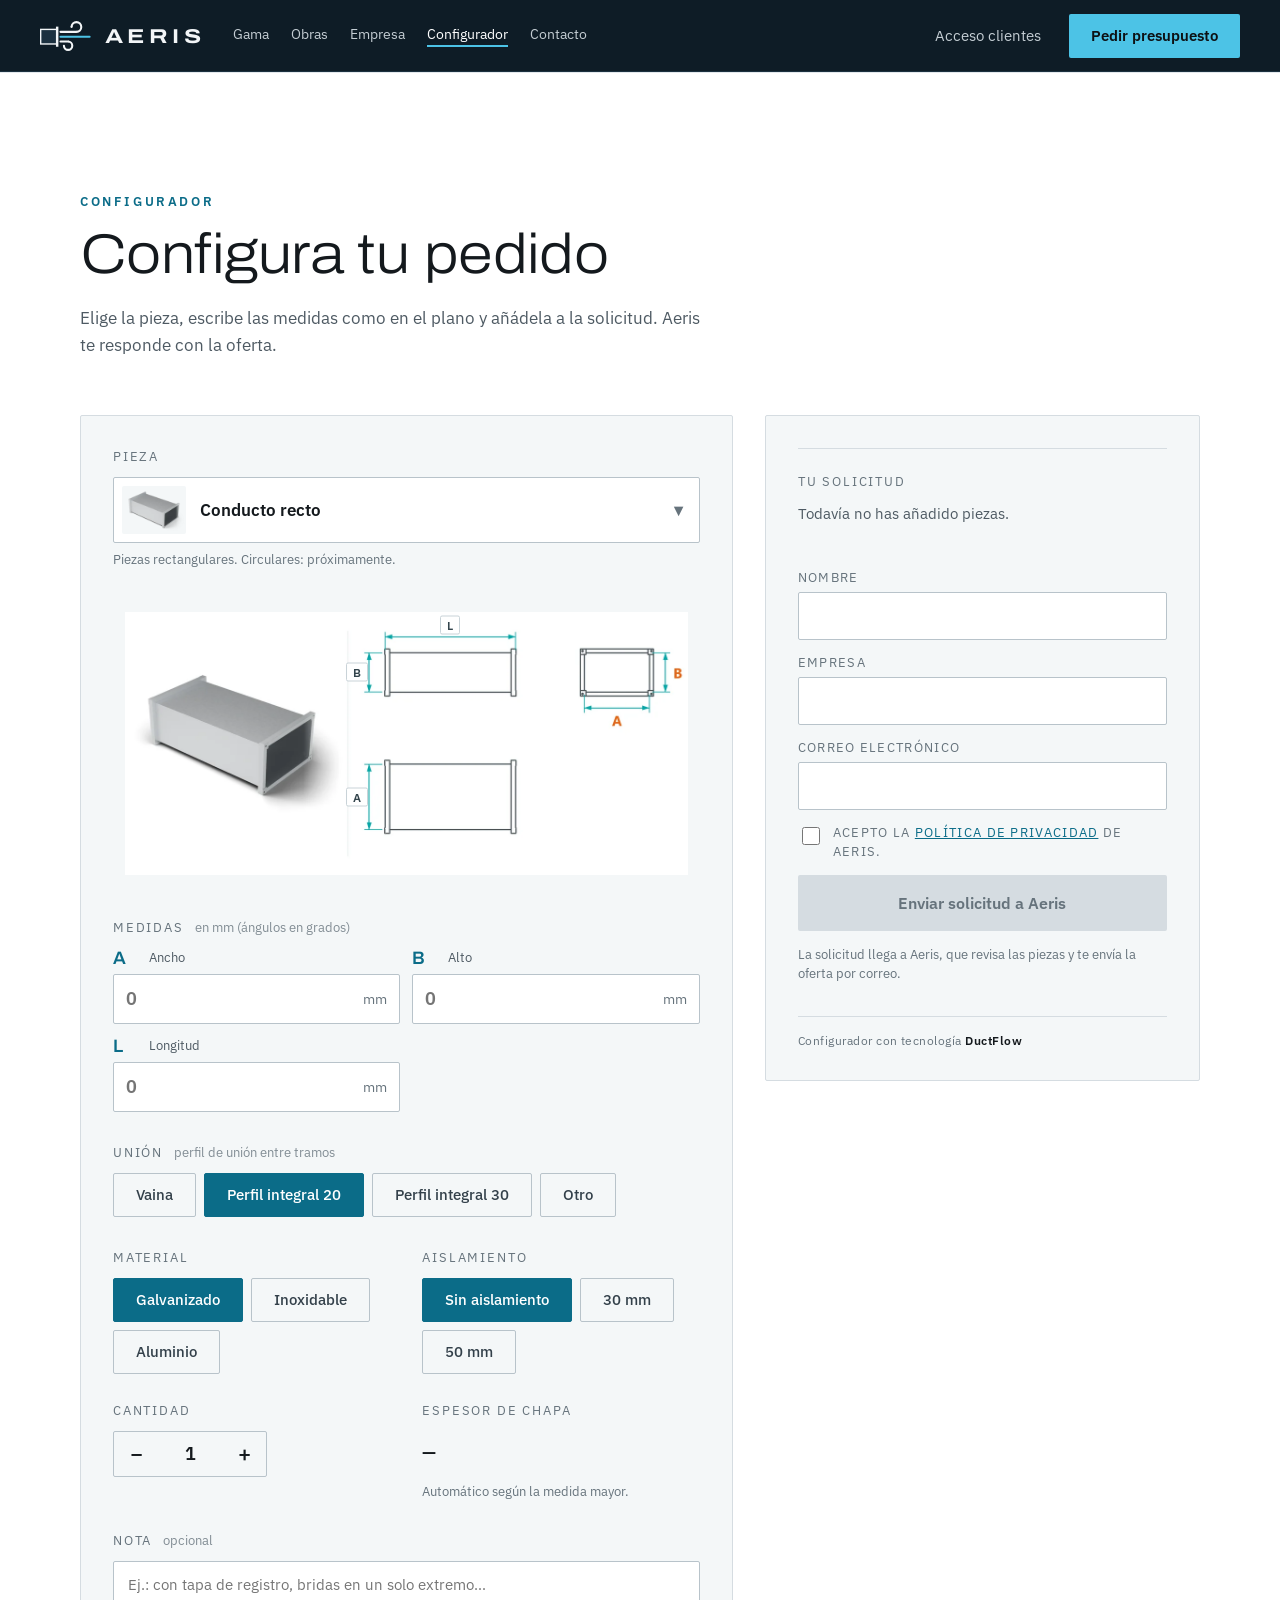
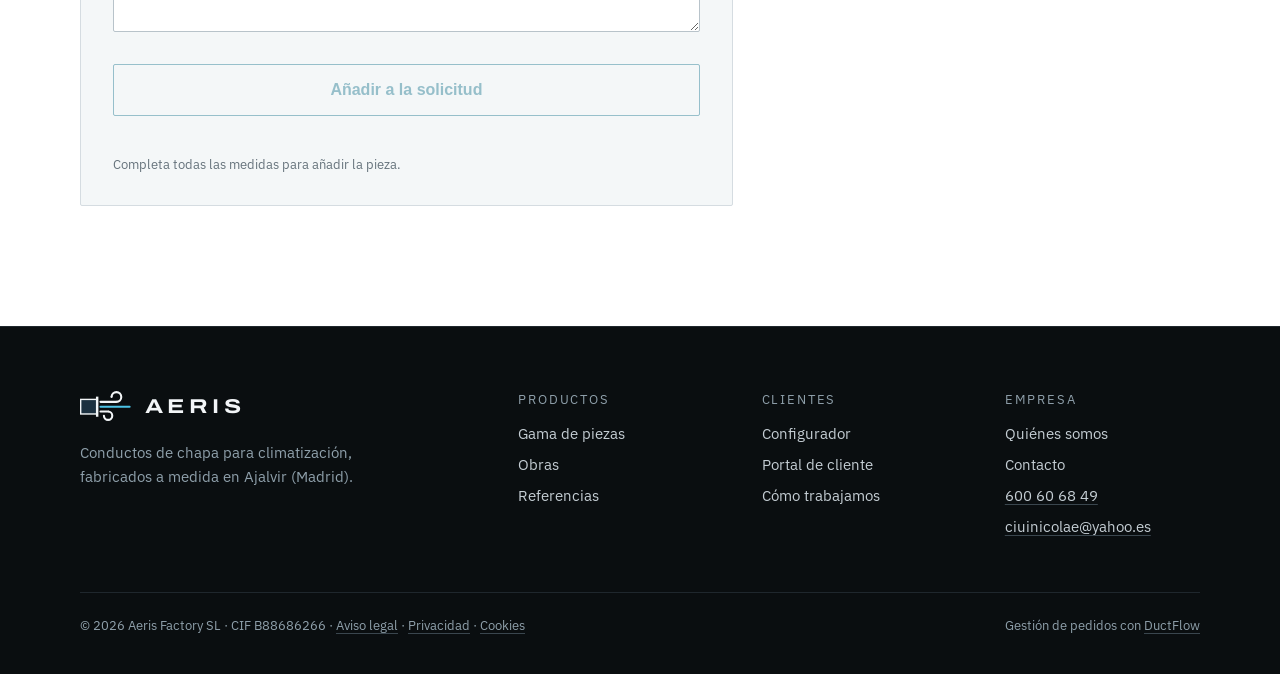
==== commit bf82751d: "Versión de prueba desde aeris-web c08e110 Aeris: logo nou (tub cu flanșă + curenți de aer) în antet," ====
--- a/configurador.html
+++ b/configurador.html
@@ -16,6 +16,8 @@
 <meta property="og:description" content="Configura tus conductos de chapa: elige la pieza, escribe las medidas del plano y envía la solicitud a Aeris Factory.">
 <meta property="og:url" content="https://aerisfactory.es/configurador.html">
 <meta property="og:locale" content="es_ES">
+<link rel="icon" href="favicon.svg?v=22ffb4f2" type="image/svg+xml">
+<link rel="apple-touch-icon" href="apple-touch-icon.png?v=1a176ada">
 <link rel="stylesheet" href="styles.css?v=406ebbab">
 </head>
 <body>
@@ -23,7 +25,7 @@
 <!-- layout:header -->
 <header class="nav">
   <a href="index.html#inicio" class="brand" aria-label="Aeris Factory, inicio">
-    <svg width="34" height="26" viewBox="0 0 34 26" fill="none" stroke="#4CC3E6" stroke-width="2.6" stroke-linecap="round" aria-hidden="true"><path d="M2 5 C10 -1 16 11 32 5"/><path d="M2 13 C10 7 16 19 32 13"/><path d="M2 21 C10 15 16 27 32 21"/></svg>
+    <svg width="51" height="30" viewBox="20 32 147 86" aria-hidden="true"><rect x="20" y="54" width="50" height="46" fill="#F2F5F7"/><rect x="24" y="58" width="42" height="38" fill="#1C3140"/><rect x="66" y="48" width="7" height="58" fill="#F2F5F7"/><rect x="76" y="60" width="52" height="6" rx="3" fill="#F2F5F7"/><path fill="#F2F5F7" d="M108.00,49.00 A17,17 0 1 1 125.00,66.00 L125.00,60.00 A11,11 0 1 0 114.00,49.00 Z"/><circle cx="111" cy="49" r="3" fill="#F2F5F7"/><rect x="76" y="74" width="90" height="6" rx="3" fill="#4CC3E6"/><rect x="76" y="88" width="28" height="6" rx="3" fill="#F2F5F7"/><path fill="#F2F5F7" d="M101.00,88.00 A15,15 0 1 1 86.00,103.00 L92.00,103.00 A9,9 0 1 0 101.00,94.00 Z"/><circle cx="89" cy="103" r="3" fill="#F2F5F7"/></svg>
     <span>AERIS</span>
   </a>
   <div class="nav-menu" id="nav-menu">
@@ -164,7 +166,7 @@
   <div class="footer-grid">
     <div>
       <div class="brand">
-        <svg width="34" height="26" viewBox="0 0 34 26" fill="none" stroke="#4CC3E6" stroke-width="2.6" stroke-linecap="round" aria-hidden="true"><path d="M2 5 C10 -1 16 11 32 5"/><path d="M2 13 C10 7 16 19 32 13"/><path d="M2 21 C10 15 16 27 32 21"/></svg>
+        <svg width="51" height="30" viewBox="20 32 147 86" aria-hidden="true"><rect x="20" y="54" width="50" height="46" fill="#F2F5F7"/><rect x="24" y="58" width="42" height="38" fill="#1C3140"/><rect x="66" y="48" width="7" height="58" fill="#F2F5F7"/><rect x="76" y="60" width="52" height="6" rx="3" fill="#F2F5F7"/><path fill="#F2F5F7" d="M108.00,49.00 A17,17 0 1 1 125.00,66.00 L125.00,60.00 A11,11 0 1 0 114.00,49.00 Z"/><circle cx="111" cy="49" r="3" fill="#F2F5F7"/><rect x="76" y="74" width="90" height="6" rx="3" fill="#4CC3E6"/><rect x="76" y="88" width="28" height="6" rx="3" fill="#F2F5F7"/><path fill="#F2F5F7" d="M101.00,88.00 A15,15 0 1 1 86.00,103.00 L92.00,103.00 A9,9 0 1 0 101.00,94.00 Z"/><circle cx="89" cy="103" r="3" fill="#F2F5F7"/></svg>
         <span>AERIS</span>
       </div>
       <p class="footer-desc">Conductos de chapa para climatización, fabricados a medida en Ajalvir (Madrid).</p>
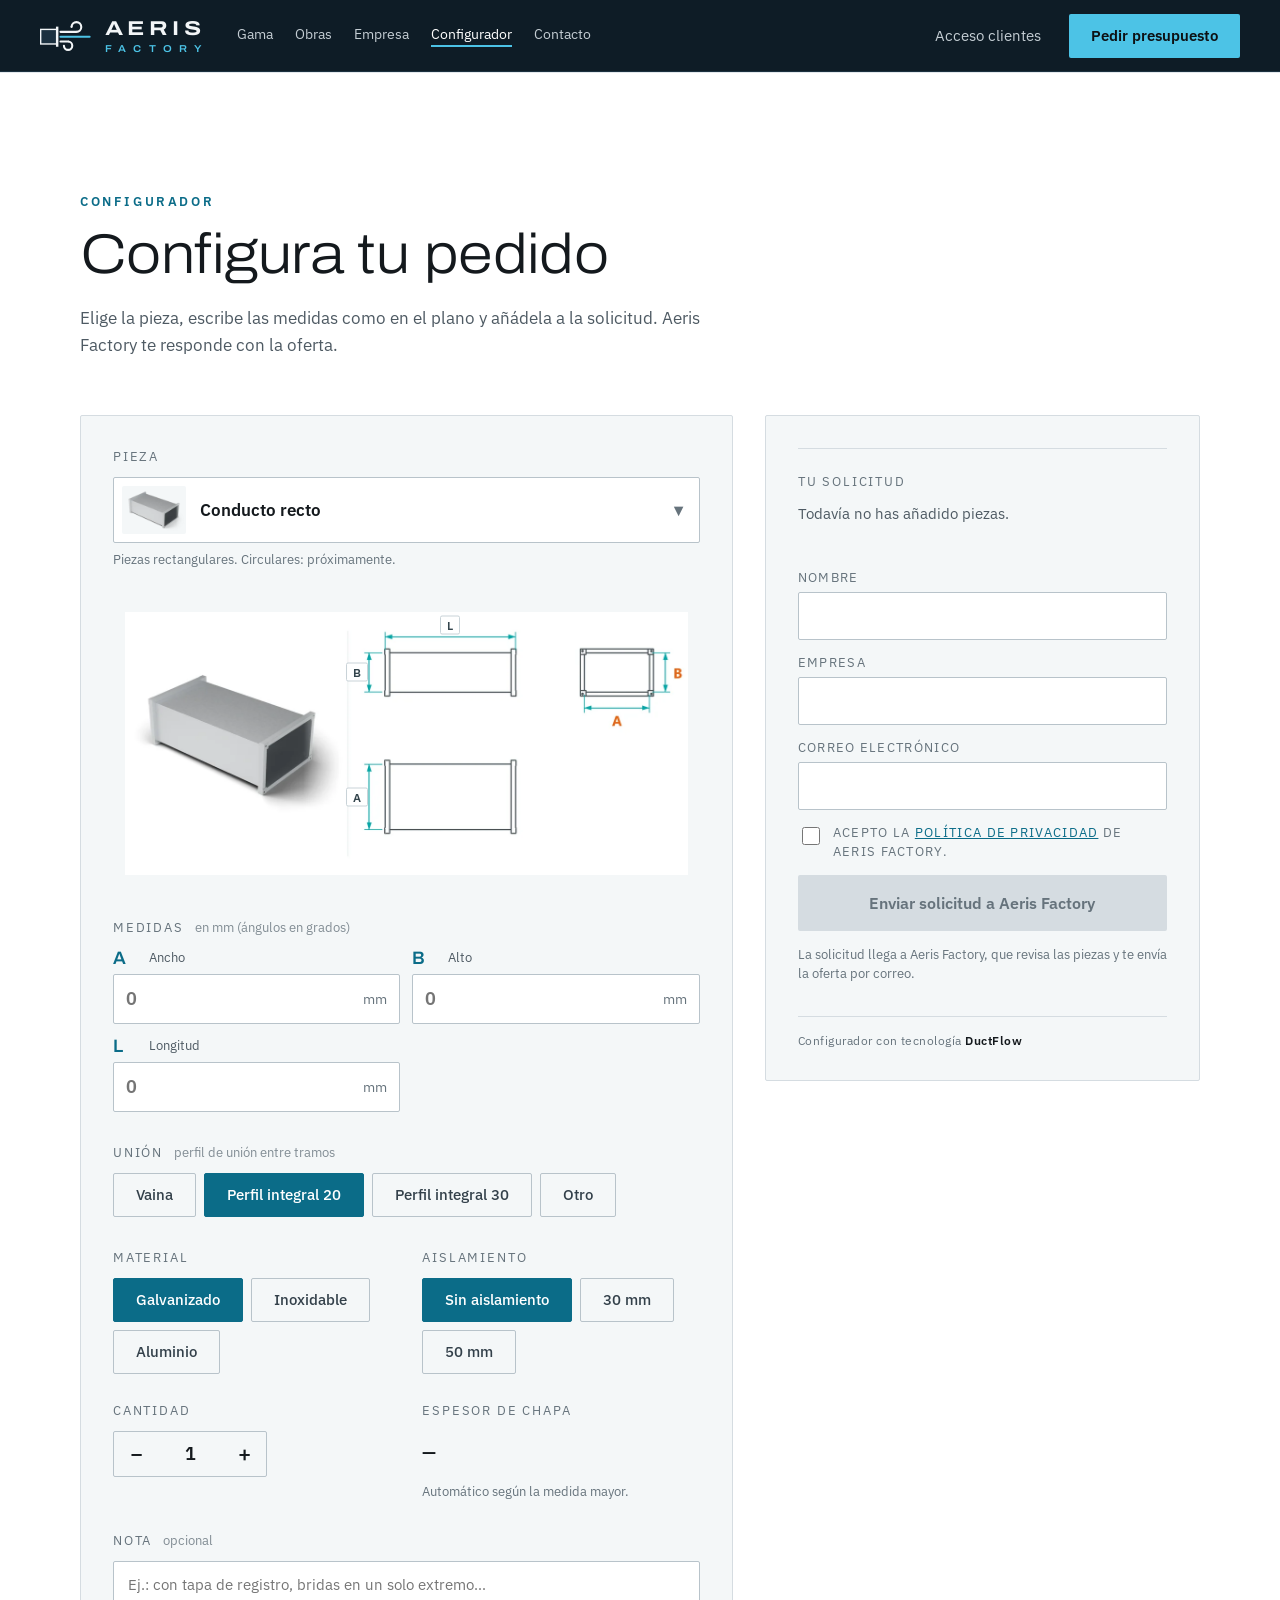
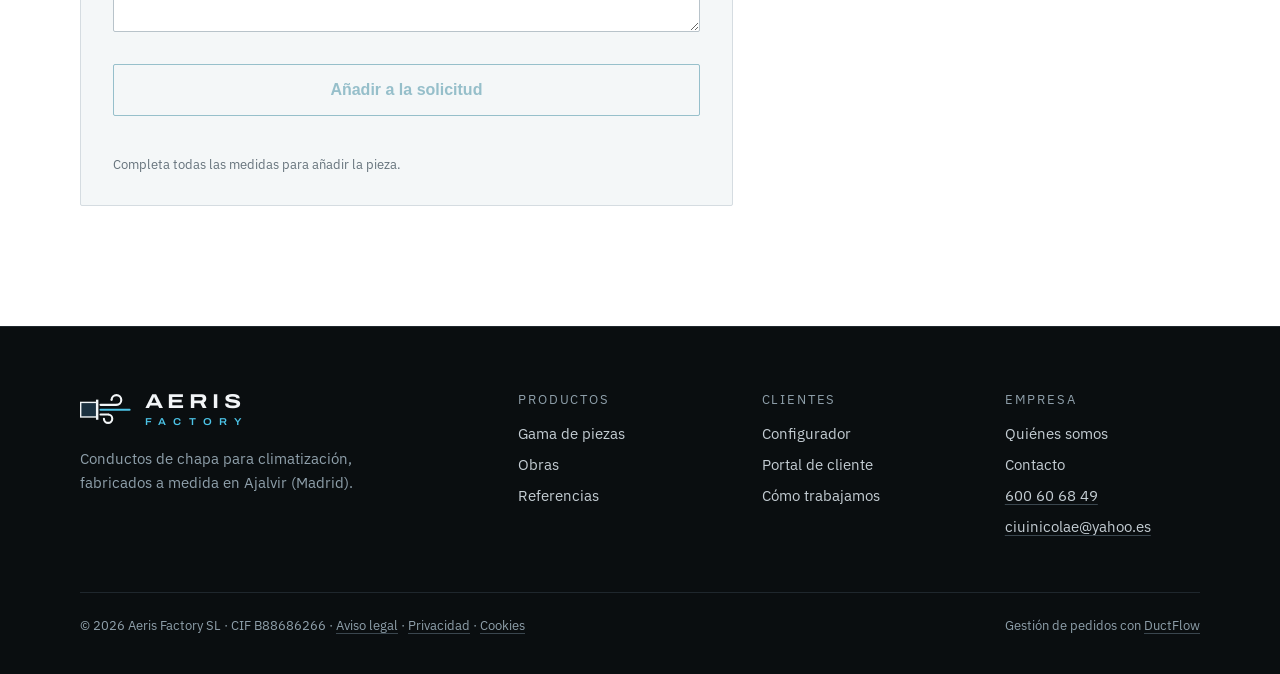
==== commit f5199486: "Versión de prueba desde aeris-web 3f9f628 Aeris: „Aeris Factory” în antet/subsol/portal (FACTORY sub" ====
--- a/configurador.html
+++ b/configurador.html
@@ -18,7 +18,7 @@
 <meta property="og:locale" content="es_ES">
 <link rel="icon" href="favicon.svg?v=22ffb4f2" type="image/svg+xml">
 <link rel="apple-touch-icon" href="apple-touch-icon.png?v=1a176ada">
-<link rel="stylesheet" href="styles.css?v=406ebbab">
+<link rel="stylesheet" href="styles.css?v=bd1ca62f">
 </head>
 <body>
 
@@ -26,7 +26,7 @@
 <header class="nav">
   <a href="index.html#inicio" class="brand" aria-label="Aeris Factory, inicio">
     <svg width="51" height="30" viewBox="20 32 147 86" aria-hidden="true"><rect x="20" y="54" width="50" height="46" fill="#F2F5F7"/><rect x="24" y="58" width="42" height="38" fill="#1C3140"/><rect x="66" y="48" width="7" height="58" fill="#F2F5F7"/><rect x="76" y="60" width="52" height="6" rx="3" fill="#F2F5F7"/><path fill="#F2F5F7" d="M108.00,49.00 A17,17 0 1 1 125.00,66.00 L125.00,60.00 A11,11 0 1 0 114.00,49.00 Z"/><circle cx="111" cy="49" r="3" fill="#F2F5F7"/><rect x="76" y="74" width="90" height="6" rx="3" fill="#4CC3E6"/><rect x="76" y="88" width="28" height="6" rx="3" fill="#F2F5F7"/><path fill="#F2F5F7" d="M101.00,88.00 A15,15 0 1 1 86.00,103.00 L92.00,103.00 A9,9 0 1 0 101.00,94.00 Z"/><circle cx="89" cy="103" r="3" fill="#F2F5F7"/></svg>
-    <span>AERIS</span>
+    <span class="brand-name">AERIS<small>FACTORY</small></span>
   </a>
   <div class="nav-menu" id="nav-menu">
     <nav class="nav-links" aria-label="Principal">
@@ -47,7 +47,7 @@
 <section id="pedido" class="section section-mid tema-claro">
   <div class="eyebrow">Configurador</div>
   <h1>Configura tu pedido</h1>
-  <p class="lead">Elige la pieza, escribe las medidas como en el plano y añádela a la solicitud. Aeris te responde con la oferta.</p>
+  <p class="lead">Elige la pieza, escribe las medidas como en el plano y añádela a la solicitud. Aeris Factory te responde con la oferta.</p>
 
   <div class="configurator">
     <div class="panel">
@@ -141,17 +141,17 @@
         </label>
         <label class="checkbox-row">
           <input type="checkbox" id="f-consent" required>
-          <span>Acepto la <a href="legal.html#privacidad" class="link-inline">política de privacidad</a> de Aeris.</span>
+          <span>Acepto la <a href="legal.html#privacidad" class="link-inline">política de privacidad</a> de Aeris Factory.</span>
         </label>
         <input type="text" id="f-website" name="website" tabindex="-1" autocomplete="off" aria-hidden="true" style="position:absolute;left:-9999px;width:1px;height:1px;opacity:0">
         <p id="form-error" class="form-error" role="alert" hidden></p>
-        <button type="submit" id="submit-btn" class="btn btn-accent" disabled>Enviar solicitud a Aeris</button>
-        <p class="fine-print">La solicitud llega a Aeris, que revisa las piezas y te envía la oferta por correo.</p>
+        <button type="submit" id="submit-btn" class="btn btn-accent" disabled>Enviar solicitud a Aeris Factory</button>
+        <p class="fine-print">La solicitud llega a Aeris Factory, que revisa las piezas y te envía la oferta por correo.</p>
       </form>
 
       <div id="sent-panel" class="sent-panel" hidden>
         <div class="sent-title">Solicitud enviada</div>
-        <p>Aeris ha recibido tu solicitud y te responderá al correo indicado. Podrás seguirla en el portal de cliente.</p>
+        <p>Aeris Factory ha recibido tu solicitud y te responderá al correo indicado. Podrás seguirla en el portal de cliente.</p>
         <a href="https://ductflow.app/portal.html?o=aerisfactory" class="link-arrow">Ir al portal de cliente →</a>
         <button type="button" id="reset-btn" class="btn btn-outline">Nueva solicitud</button>
       </div>
@@ -167,7 +167,7 @@
     <div>
       <div class="brand">
         <svg width="51" height="30" viewBox="20 32 147 86" aria-hidden="true"><rect x="20" y="54" width="50" height="46" fill="#F2F5F7"/><rect x="24" y="58" width="42" height="38" fill="#1C3140"/><rect x="66" y="48" width="7" height="58" fill="#F2F5F7"/><rect x="76" y="60" width="52" height="6" rx="3" fill="#F2F5F7"/><path fill="#F2F5F7" d="M108.00,49.00 A17,17 0 1 1 125.00,66.00 L125.00,60.00 A11,11 0 1 0 114.00,49.00 Z"/><circle cx="111" cy="49" r="3" fill="#F2F5F7"/><rect x="76" y="74" width="90" height="6" rx="3" fill="#4CC3E6"/><rect x="76" y="88" width="28" height="6" rx="3" fill="#F2F5F7"/><path fill="#F2F5F7" d="M101.00,88.00 A15,15 0 1 1 86.00,103.00 L92.00,103.00 A9,9 0 1 0 101.00,94.00 Z"/><circle cx="89" cy="103" r="3" fill="#F2F5F7"/></svg>
-        <span>AERIS</span>
+        <span class="brand-name">AERIS<small>FACTORY</small></span>
       </div>
       <p class="footer-desc">Conductos de chapa para climatización, fabricados a medida en Ajalvir (Madrid).</p>
     </div>
@@ -200,6 +200,6 @@
 
 <script src="nav.js?v=9c87ea60"></script>
 <script src="piezas.js?v=71c24dd3"></script>
-<script src="configurator.js?v=fde7b0d1"></script>
+<script src="configurator.js?v=99636581"></script>
 </body>
 </html>
--- a/styles.css
+++ b/styles.css
@@ -64,6 +64,8 @@
 }
 .brand { display: flex; align-items: center; gap: 14px; }
 .brand span { font-family: 'Archivo', sans-serif; font-weight: 700; font-stretch: 125%; font-size: 20px; letter-spacing: 0.22em; }
+.brand-name { display: flex; flex-direction: column; line-height: 1; }
+.brand-name small { margin-top: 6px; font-size: 10px; font-weight: 600; font-stretch: 110%; letter-spacing: 0.72em; color: var(--accent); }
 .nav-links { flex-grow: 1; display: flex; gap: 32px; font-size: 15px; color: var(--fg-dim3); white-space: nowrap; }
 .nav-links a:hover { color: #fff; }
 .nav-portal { font-size: 15px; color: var(--fg-dim3); white-space: nowrap; }
@@ -633,6 +635,10 @@
   .portal-sidebar-foot { display: none; }
   /* nav: brand + CTA; „Acceso clientes" sigue en el hero y el footer */
   .nav { gap: 12px; padding-left: 16px; padding-right: 16px; justify-content: space-between; }
+  .nav .brand { gap: 10px; }
+  .nav .brand svg { width: 44px; height: 26px; }
+  .nav .brand-name { font-size: 17px; }
+  .nav .brand-name small { font-size: 8.5px; margin-top: 5px; }
   .nav.nav-open .nav-menu { padding-left: 16px; padding-right: 16px; }
   .page-hero { padding: 56px 16px 40px; }
   .page-hero h1 { font-size: 40px; }
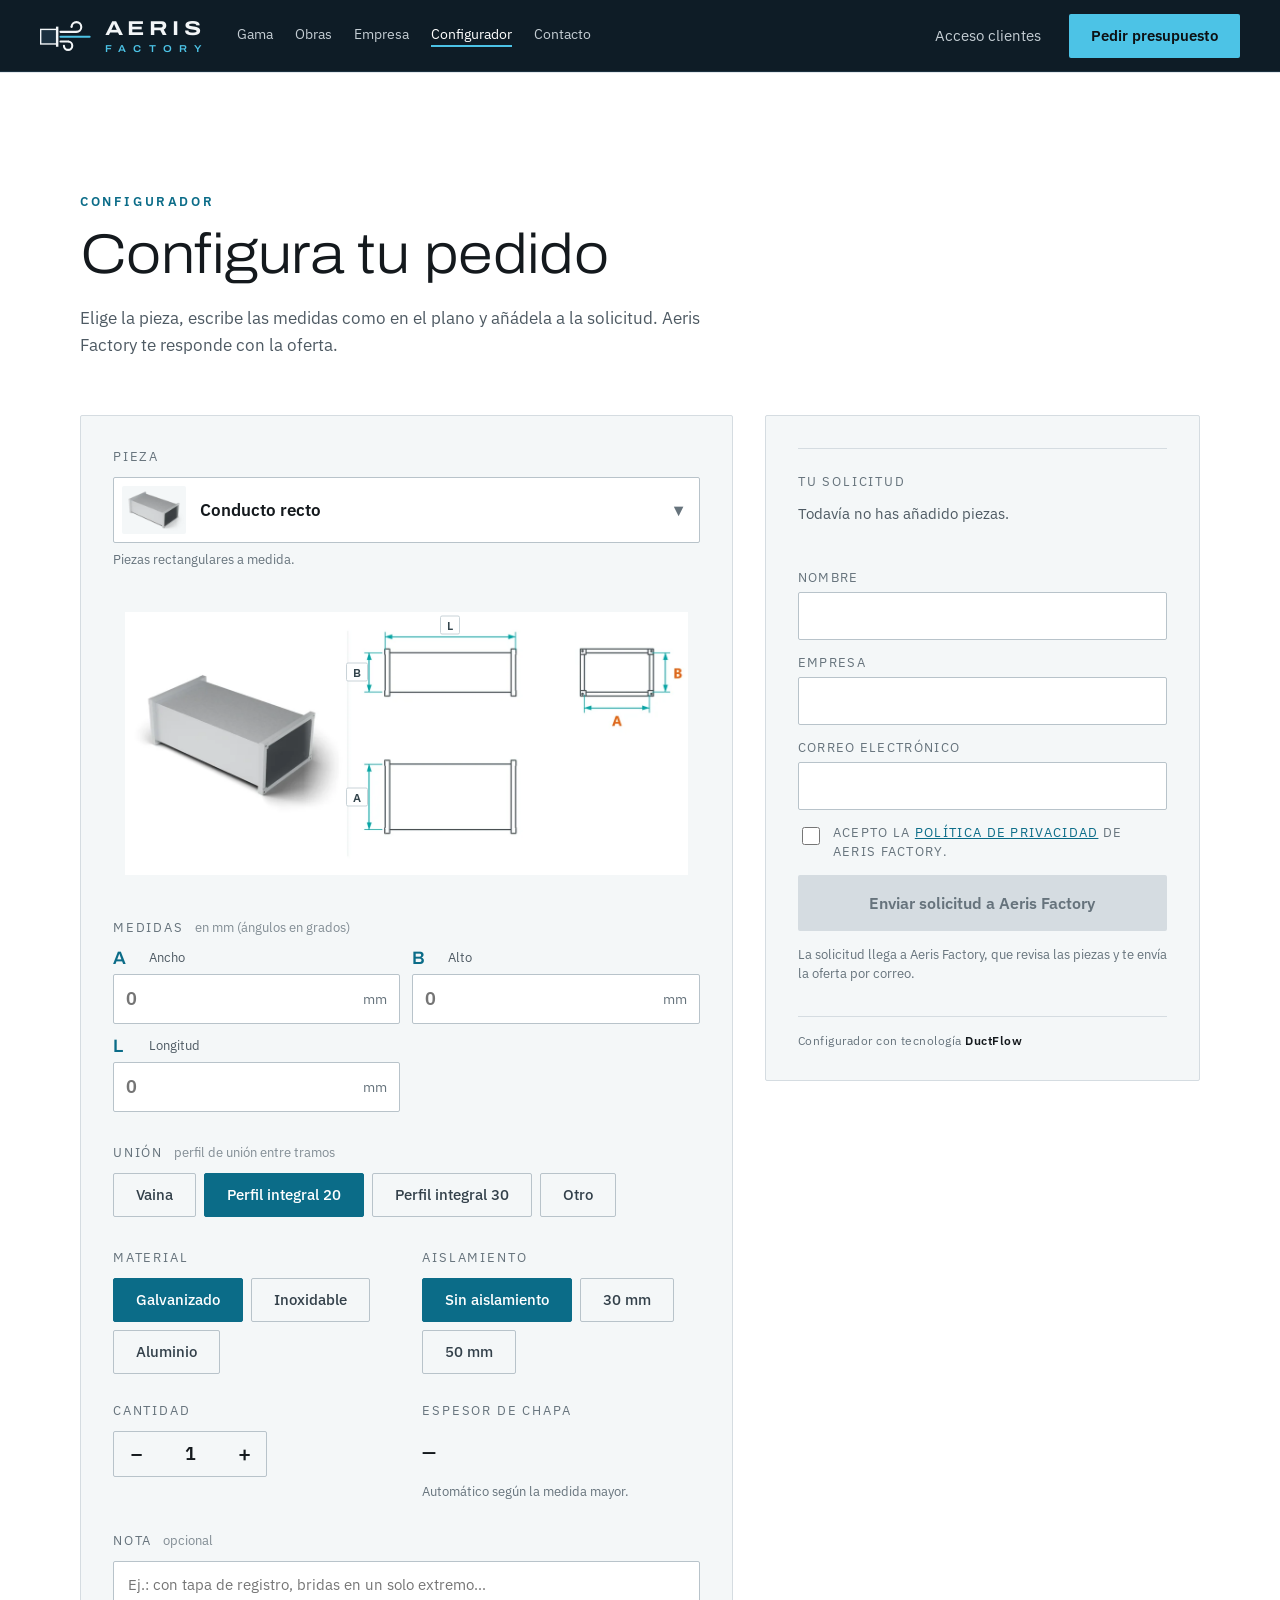
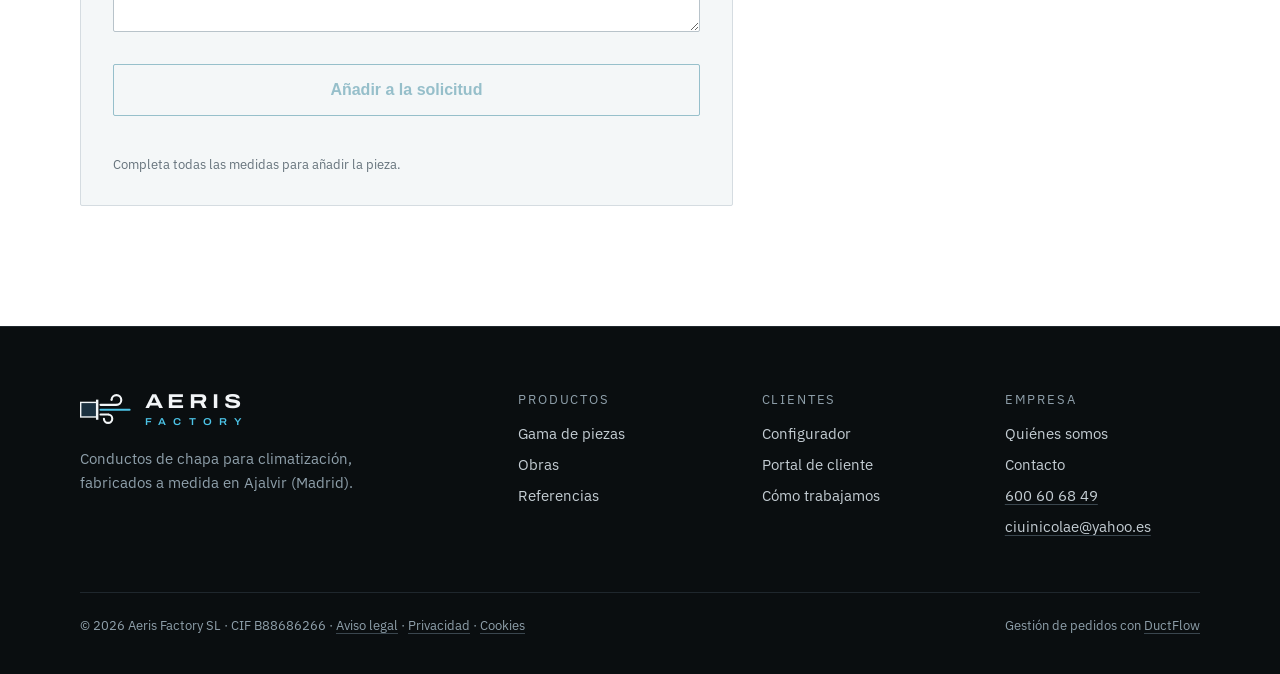
==== commit 7dbe4dea: "Versión de prueba desde aeris-web ec96ce4 Aeris: piezas circulares del catálogo de DuctFlow en el co" ====
--- a/configurador.html
+++ b/configurador.html
@@ -18,7 +18,7 @@
 <meta property="og:locale" content="es_ES">
 <link rel="icon" href="favicon.svg?v=22ffb4f2" type="image/svg+xml">
 <link rel="apple-touch-icon" href="apple-touch-icon.png?v=1a176ada">
-<link rel="stylesheet" href="styles.css?v=bd1ca62f">
+<link rel="stylesheet" href="styles.css?v=fb1e0bd7">
 </head>
 <body>
 
@@ -51,6 +51,12 @@
 
   <div class="configurator">
     <div class="panel">
+      <!-- Rectangulares (piezas.js) | Circulares (catálogo público de DuctFlow); solo aparece si hay familias públicas -->
+      <div class="mode-tabs" id="mode-tabs" role="tablist" aria-label="Tipo de pieza" hidden>
+        <button type="button" role="tab" data-mode="rect" aria-selected="true" class="active">Rectangulares</button>
+        <button type="button" role="tab" data-mode="circ" aria-selected="false">Circulares</button>
+      </div>
+
       <div class="field-group">
         <div class="field-label">Pieza</div>
         <div class="piece-picker" id="piece-picker">
@@ -59,9 +65,9 @@
             <span id="piece-picker-name">Elige una pieza</span>
             <span class="caret" aria-hidden="true">▾</span>
           </button>
-          <div class="piece-list" id="piece-list" role="listbox" aria-label="Piezas rectangulares" hidden></div>
-        </div>
-        <p class="field-hint">Piezas rectangulares. Circulares: próximamente.</p>
+          <div class="piece-list" id="piece-list" role="listbox" aria-label="Piezas" hidden></div>
+        </div>
+        <p class="field-hint" id="piece-hint">Piezas rectangulares a medida.</p>
       </div>
 
       <div class="piece-drawing">
@@ -71,11 +77,11 @@
       </div>
 
       <div class="field-group">
-        <div class="field-label">Medidas <span class="field-label-note">en mm (ángulos en grados)</span></div>
+        <div class="field-label">Medidas <span class="field-label-note" id="dims-note">en mm (ángulos en grados)</span></div>
         <div class="dims" id="dims"></div>
       </div>
 
-      <div class="field-group" id="ut-group">
+      <div class="field-group rect-only" id="ut-group">
         <div class="field-label">Unión <span class="field-label-note">perfil de unión entre tramos</span></div>
         <div class="pills" id="ut-pills"></div>
         <label class="ut-custom" id="ut-custom" hidden>
@@ -86,14 +92,14 @@
           </span>
         </label>
       </div>
-      <p class="field-hint" id="ut-none" hidden>Esta pieza no lleva unión.</p>
+      <p class="field-hint rect-only" id="ut-none" hidden>Esta pieza no lleva unión.</p>
 
       <div class="field-grid">
         <div class="field-group">
           <div class="field-label">Material</div>
           <div class="pills" id="mat-pills"></div>
         </div>
-        <div class="field-group">
+        <div class="field-group rect-only">
           <div class="field-label">Aislamiento</div>
           <div class="pills" id="ins-pills"></div>
         </div>
@@ -105,7 +111,7 @@
             <button type="button" id="qty-plus" aria-label="Más unidades">+</button>
           </div>
         </div>
-        <div class="field-group">
+        <div class="field-group rect-only">
           <div class="field-label">Espesor de chapa</div>
           <div class="thick-auto" id="thick-text">—</div>
           <p class="field-hint">Automático según la medida mayor.</p>
@@ -200,6 +206,6 @@
 
 <script src="nav.js?v=9c87ea60"></script>
 <script src="piezas.js?v=71c24dd3"></script>
-<script src="configurator.js?v=99636581"></script>
+<script src="configurator.js?v=d88d75de"></script>
 </body>
 </html>
--- a/styles.css
+++ b/styles.css
@@ -340,6 +340,21 @@
 .ut-custom { margin-top: 12px; display: flex; flex-direction: column; gap: 6px; max-width: 260px; font-size: 13px; color: var(--fg-dim); }
 .ut-custom.invalid .dim-input { border-color: #FF8A7A; }
 .thick-auto { height: 44px; display: flex; align-items: center; font-size: 18px; font-weight: 600; }
+/* Rectangulares | Circulares (catálogo de DuctFlow) */
+.mode-tabs { display: flex; border-bottom: 1px solid var(--line-3); margin-bottom: -8px; }
+.mode-tabs[hidden] { display: none; }
+.mode-tabs button { height: 44px; padding: 0 20px; background: none; border: 0; border-bottom: 2px solid transparent; margin-bottom: -1px; color: var(--fg-dim2); font: 600 15px 'IBM Plex Sans', sans-serif; cursor: pointer; }
+.mode-tabs button.active { color: var(--fg); border-bottom-color: var(--accent); }
+.mode-off { display: none !important; }
+.dim-input select { flex-grow: 1; min-width: 0; height: 48px; padding: 0 12px; background: transparent; border: 0; color: var(--fg); font: 600 18px 'IBM Plex Sans', sans-serif; cursor: pointer; }
+.dim-input select option { background: var(--ink-2); color: var(--fg); }
+.dim-input select:focus-visible { outline: none; }
+.dim-input select:disabled { color: var(--fg-dim2); cursor: default; }
+.circ-mods { grid-column: 1 / -1; display: flex; flex-wrap: wrap; gap: 8px 20px; }
+.piece-ph { display: block; width: 64px; height: 48px; background: #F4F7F8; border-radius: 2px; }
+.piece-option .piece-ph { width: 100%; height: 84px; }
+.items li .piece-ph { width: 56px; height: 44px; flex-shrink: 0; }
+.circ-mods .checkbox-row { display: flex; }
 .note-field { display: flex; flex-direction: column; }
 .note-field textarea { width: 100%; padding: 12px 14px; background: var(--ink); color: var(--fg); border: 1px solid var(--line-3); border-radius: 2px; font: 400 15px/1.5 'IBM Plex Sans', sans-serif; resize: vertical; }
 .note-field textarea:focus-visible { outline: 2px solid var(--accent); outline-offset: 2px; }
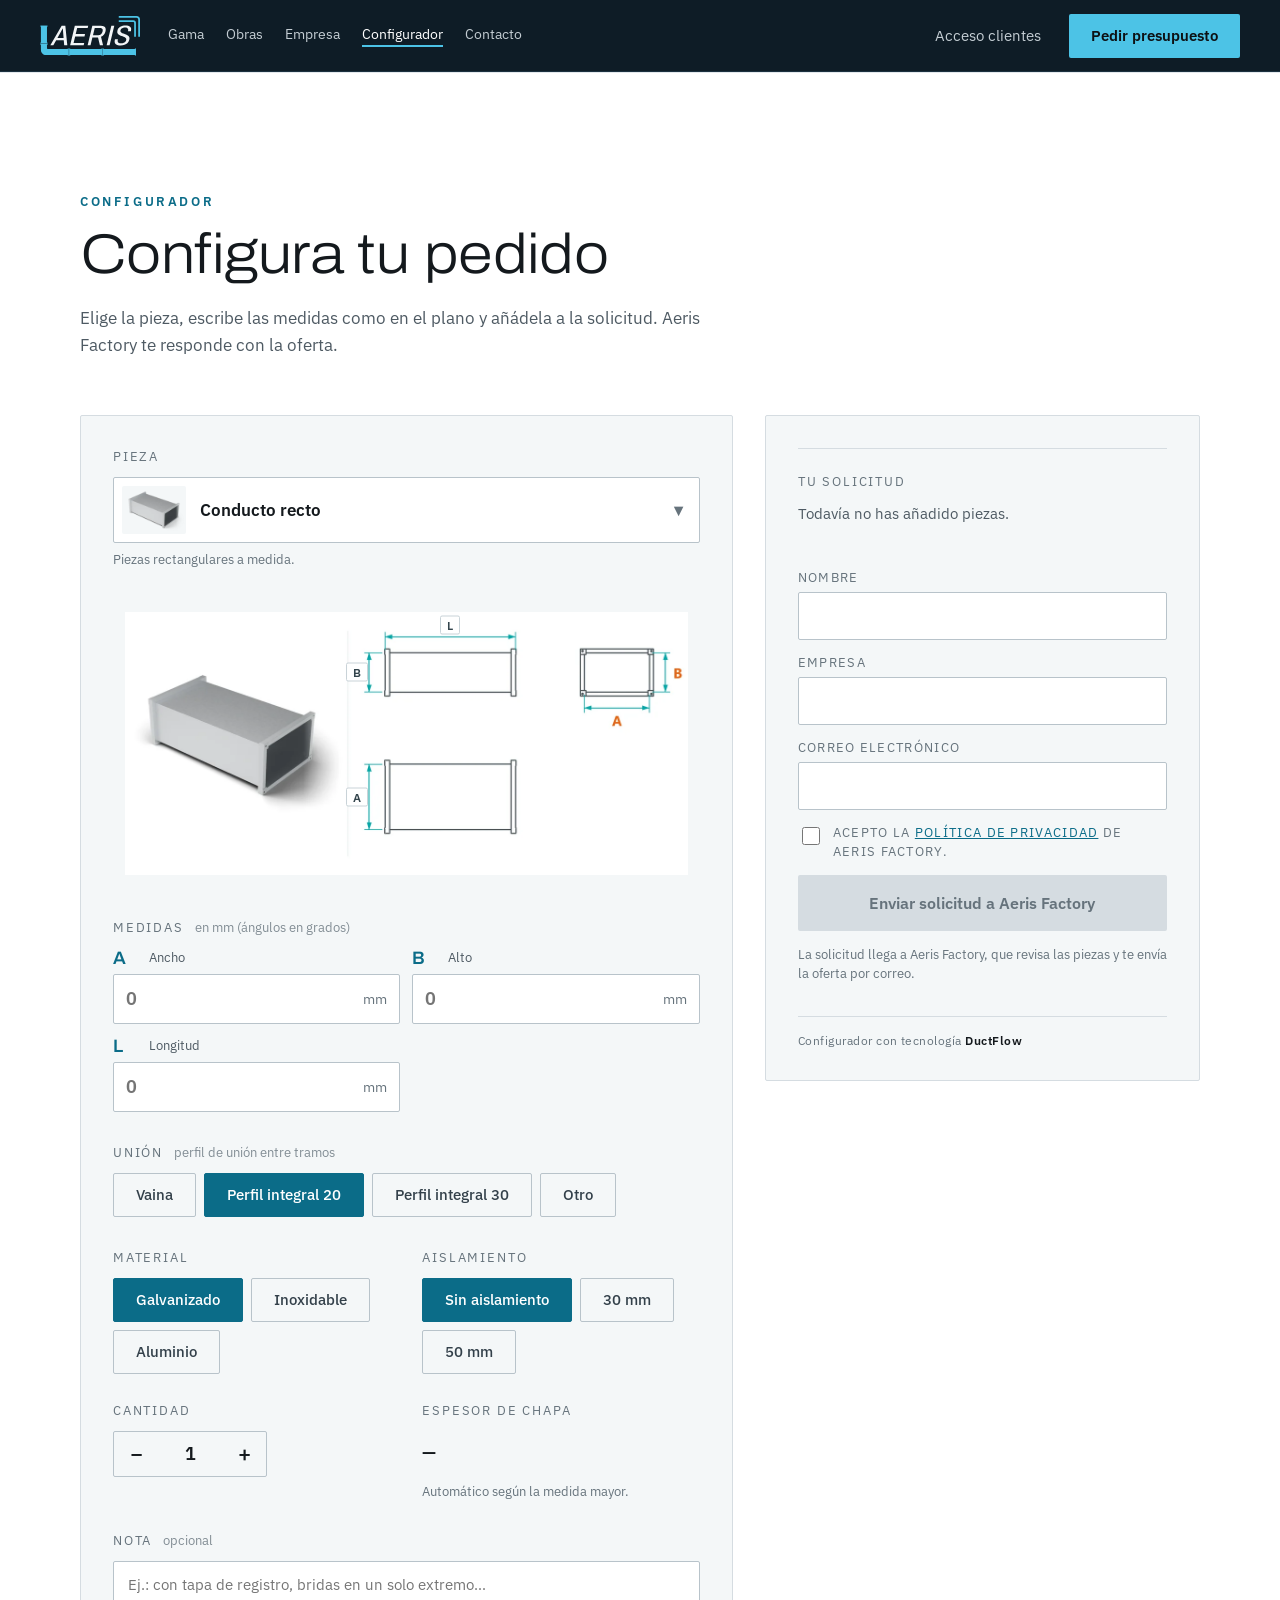
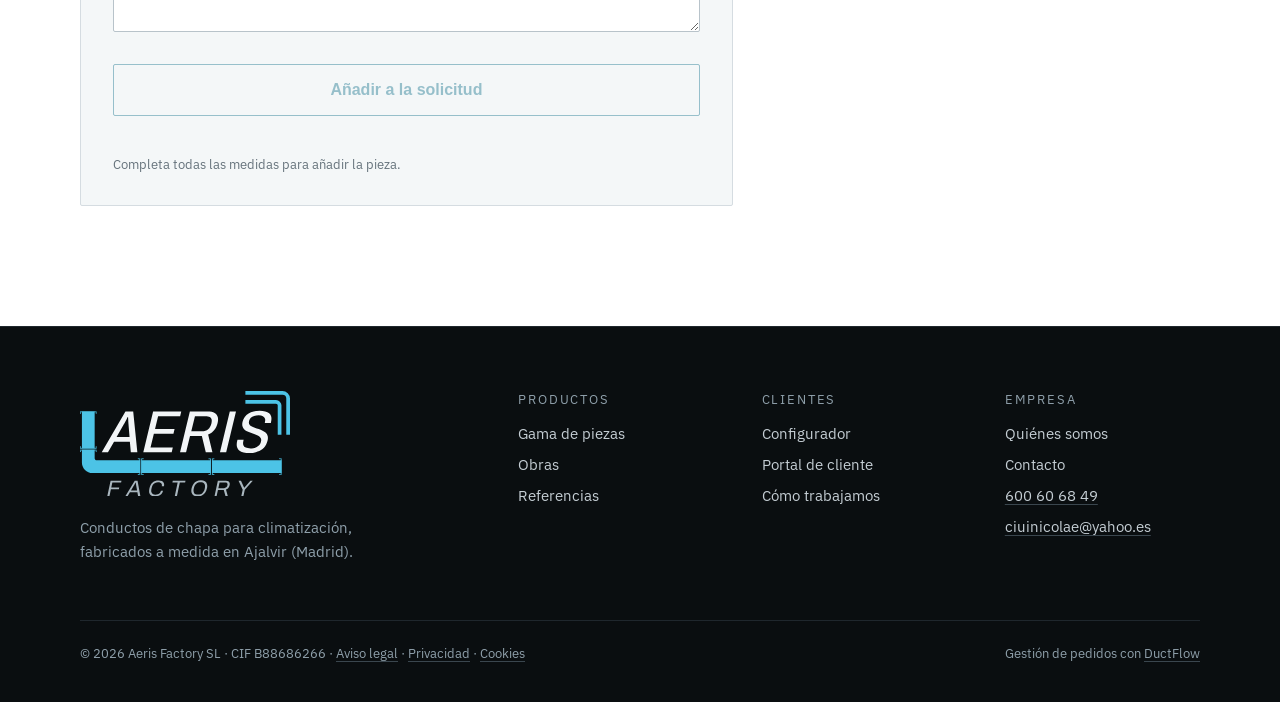
==== commit 26bfd696: "Versión de prueba desde aeris-web 54767db Aeris: logoul aprobat (AERIS + cot + linii de aer) pe site" ====
--- a/configurador.html
+++ b/configurador.html
@@ -16,18 +16,17 @@
 <meta property="og:description" content="Configura tus conductos de chapa: elige la pieza, escribe las medidas del plano y envía la solicitud a Aeris Factory.">
 <meta property="og:url" content="https://aerisfactory.es/configurador.html">
 <meta property="og:locale" content="es_ES">
-<link rel="icon" href="favicon.svg?v=22ffb4f2" type="image/svg+xml">
-<link rel="apple-touch-icon" href="apple-touch-icon.png?v=1a176ada">
-<link rel="stylesheet" href="styles.css?v=fb1e0bd7">
+<link rel="icon" href="favicon.svg?v=4eb438df" type="image/svg+xml">
+<link rel="apple-touch-icon" href="apple-touch-icon.png?v=9bd74e33">
+<link rel="stylesheet" href="styles.css?v=4bcc36e9">
 </head>
 <body>
 
 <!-- layout:header -->
 <header class="nav">
   <a href="index.html#inicio" class="brand" aria-label="Aeris Factory, inicio">
-    <svg width="51" height="30" viewBox="20 32 147 86" aria-hidden="true"><rect x="20" y="54" width="50" height="46" fill="#F2F5F7"/><rect x="24" y="58" width="42" height="38" fill="#1C3140"/><rect x="66" y="48" width="7" height="58" fill="#F2F5F7"/><rect x="76" y="60" width="52" height="6" rx="3" fill="#F2F5F7"/><path fill="#F2F5F7" d="M108.00,49.00 A17,17 0 1 1 125.00,66.00 L125.00,60.00 A11,11 0 1 0 114.00,49.00 Z"/><circle cx="111" cy="49" r="3" fill="#F2F5F7"/><rect x="76" y="74" width="90" height="6" rx="3" fill="#4CC3E6"/><rect x="76" y="88" width="28" height="6" rx="3" fill="#F2F5F7"/><path fill="#F2F5F7" d="M101.00,88.00 A15,15 0 1 1 86.00,103.00 L92.00,103.00 A9,9 0 1 0 101.00,94.00 Z"/><circle cx="89" cy="103" r="3" fill="#F2F5F7"/></svg>
-    <span class="brand-name">AERIS<small>FACTORY</small></span>
-  </a>
+    <svg class="brand-logo brand-logo-short" viewBox="57.9 64.9 395.5 158.2" aria-hidden="true"><defs><mask id="lg-nav" maskUnits="userSpaceOnUse" x="37.9" y="44.9" width="435.5" height="238.5"><rect x="37.9" y="44.9" width="435.5" height="238.5" fill="#fff"/><rect x="171.3" y="192.6" width="2" height="29.5" fill="#000"/><rect x="58.3" y="172.8" width="29.5" height="2.6" fill="#000"/><rect x="304.4" y="192.7" width="2" height="29.5" fill="#000"/></mask></defs><g fill="#4CC3E6"><g mask="url(#lg-nav)"><path d="M437.5,219.4h-356c-11,0-20-9-20-20v-96h24v88c0,2.2,1.8,4,4,4h348V219.4z"/></g><rect x="436" y="191.7" width="1.5" height="31.2"/><rect x="433" y="221.4" width="3" height="1.5"/><rect x="433" y="191.7" width="3" height="1.5"/><rect x="173.3" y="191.8" width="1.5" height="31.2"/><rect x="174.8" y="191.8" width="3" height="1.5"/><rect x="174.8" y="221.5" width="3" height="1.5"/><rect x="169.8" y="191.8" width="1.5" height="31.2"/><rect x="166.8" y="221.5" width="3" height="1.5"/><rect x="166.8" y="191.8" width="3" height="1.5"/><rect x="57.9" y="172" width="31.2" height="1.5"/><rect x="57.9" y="169" width="1.5" height="3"/><rect x="87.6" y="169" width="1.5" height="3"/><rect x="57.9" y="103.4" width="31.2" height="1.5"/><rect x="87.6" y="104.8" width="1.5" height="3"/><rect x="57.9" y="104.9" width="1.5" height="3"/><rect x="302.9" y="191.9" width="1.5" height="31.2"/><rect x="299.9" y="221.6" width="3" height="1.5"/><rect x="299.9" y="191.9" width="3" height="1.5"/><rect x="57.9" y="175.4" width="31.2" height="1.5"/><rect x="87.6" y="176.9" width="1.5" height="3"/><rect x="57.9" y="176.9" width="1.5" height="3"/><rect x="306.4" y="191.9" width="1.5" height="31.2"/><rect x="307.9" y="191.9" width="3" height="1.5"/><rect x="307.9" y="221.6" width="3" height="1.5"/></g><path d="M369.4,68.4h69.7c5.9,0,10.8,4.8,10.8,10.8v68.1" fill="none" stroke="#4CC3E6" stroke-width="7" stroke-linejoin="round"/><path d="M369.4,85.3H427c3.7,0,6.8,3.4,6.8,6.5v55.5" fill="none" stroke="#4CC3E6" stroke-width="7" stroke-linejoin="round"/><path d="M98.8,180.4l44.7-77.1h14.6l7.8,77.1h-12.3l-1.8-19.9H122l-11.4,19.9H98.8z M126.8,151.6h24.4l-2-24.7 c-0.1-0.6-0.1-1.5-0.2-2.6c-0.1-1-0.2-2.1-0.2-3.3c-0.1-1.2-0.1-2.4-0.2-3.6c-0.1-1.2-0.1-2.3-0.2-3.3h-0.7 c-0.6,1.2-1.3,2.6-2.2,4.3c-0.9,1.6-1.7,3.2-2.6,4.7c-0.8,1.6-1.6,2.9-2.2,3.9L126.8,151.6z M177.1,180.4l18.5-77.1h53l-2.1,9H205 l-5.8,24.2H236l-2.1,9H197l-6.3,25.9h42l-2.1,9L177.1,180.4L177.1,180.4z M246.3,180.4l18.5-77.1h32.8c6.2,0,10.8,0.9,13.9,2.9 c3.1,1.9,5.1,4.5,5.9,7.8s0.7,7.1-0.3,11.2c-1.3,5.4-3.5,9.9-6.7,13.6s-6.9,6.5-11.2,8.2l8.1,33.4h-12.5l-7.4-30.7h-22.3l-7.4,30.7 H246.3z M267.5,140.9h20.2c4.7,0,8.7-1.3,11.6-4c2.9-2.7,4.9-6.3,6.1-11c0.7-2.9,0.8-5.4,0.4-7.3c-0.5-1.9-1.6-3.5-3.5-4.5 c-1.9-1-4.6-1.6-8.3-1.6h-19.6L267.5,140.9z M321.5,180.4l18.5-77.1h11.7l-18.5,77.1H321.5z M376.9,181.8c-3.9,0-7.7-0.4-10.9-1.1 c-3.3-0.7-6.1-1.9-8.2-3.7c-2.1-1.8-3.6-4.2-4.3-7.1c-0.7-3-0.6-6.7,0.5-11.1c0.1-0.4,0.2-0.7,0.3-1.1c0.1-0.4,0.2-0.6,0.3-1h11.6 c-0.1,0.3-0.2,0.6-0.3,1.1c-0.1,0.4-0.2,0.8-0.3,1.2c-0.8,3.2-0.8,5.9,0,8c0.8,2,2.3,3.6,4.5,4.5c2.2,0.9,5.2,1.5,8.9,1.5 c1.8,0,3.6-0.2,5.3-0.5c1.7-0.3,3.4-0.7,4.9-1.4c1.6-0.6,3-1.5,4.3-2.5c1.3-1,2.4-2.2,3.3-3.6c0.9-1.4,1.6-3.1,2-5 c0.6-2.4,0.5-4.5-0.4-6.1s-2.1-3.1-3.9-4.2c-1.8-1.1-3.9-2.1-6.3-3c-2.3-0.8-4.8-1.8-7.4-2.6c-2.5-0.8-5-1.9-7.3-2.9 c-2.3-1.1-4.3-2.4-6.1-4c-1.7-1.6-2.9-3.5-3.5-5.8s-0.6-5.2,0.2-8.5c0.8-3.4,2.2-6.5,4.1-9.1c1.9-2.6,4.3-4.7,7.2-6.5 c2.8-1.8,6.1-3,9.6-3.9c3.5-0.8,7.3-1.3,11.3-1.3c3.8,0,7.4,0.4,10.4,1.2s5.5,2,7.5,3.7s3.2,3.9,3.9,6.6c0.6,2.7,0.5,5.9-0.4,9.7 l-0.4,1.7h-11.4l0.4-1.9c0.6-2.6,0.6-4.7-0.1-6.6c-0.7-1.9-2-3.2-3.9-4.2c-1.9-0.9-4.5-1.5-7.8-1.5c-3.2,0-6.1,0.4-8.6,1.1 s-4.6,1.9-6.3,3.5c-1.6,1.6-2.7,3.6-3.3,6.1c-0.6,2.3-0.4,4.3,0.4,5.8s2.2,2.9,4,4c1.8,1.1,3.9,2,6.4,2.9c2.4,0.8,4.8,1.7,7.4,2.5 c2.5,0.8,4.9,1.9,7.3,2.9c2.3,1.1,4.3,2.4,6.1,4.1c1.7,1.6,2.9,3.6,3.5,5.9c0.6,2.4,0.6,5.3-0.2,8.6c-1.3,5.5-3.6,9.9-6.9,13.4 s-7.2,5.8-11.9,7.4C387.7,181,382.6,181.8,376.9,181.8z" fill="#F2F5F7"/></svg>
+</a>
   <div class="nav-menu" id="nav-menu">
     <nav class="nav-links" aria-label="Principal">
       <a href="index.html#gama">Gama</a>
@@ -172,9 +171,8 @@
   <div class="footer-grid">
     <div>
       <div class="brand">
-        <svg width="51" height="30" viewBox="20 32 147 86" aria-hidden="true"><rect x="20" y="54" width="50" height="46" fill="#F2F5F7"/><rect x="24" y="58" width="42" height="38" fill="#1C3140"/><rect x="66" y="48" width="7" height="58" fill="#F2F5F7"/><rect x="76" y="60" width="52" height="6" rx="3" fill="#F2F5F7"/><path fill="#F2F5F7" d="M108.00,49.00 A17,17 0 1 1 125.00,66.00 L125.00,60.00 A11,11 0 1 0 114.00,49.00 Z"/><circle cx="111" cy="49" r="3" fill="#F2F5F7"/><rect x="76" y="74" width="90" height="6" rx="3" fill="#4CC3E6"/><rect x="76" y="88" width="28" height="6" rx="3" fill="#F2F5F7"/><path fill="#F2F5F7" d="M101.00,88.00 A15,15 0 1 1 86.00,103.00 L92.00,103.00 A9,9 0 1 0 101.00,94.00 Z"/><circle cx="89" cy="103" r="3" fill="#F2F5F7"/></svg>
-        <span class="brand-name">AERIS<small>FACTORY</small></span>
-      </div>
+        <svg class="brand-logo" viewBox="57.9 64.9 395.5 198.5" aria-hidden="true"><defs><mask id="lg-foot" maskUnits="userSpaceOnUse" x="37.9" y="44.9" width="435.5" height="238.5"><rect x="37.9" y="44.9" width="435.5" height="238.5" fill="#fff"/><rect x="171.3" y="192.6" width="2" height="29.5" fill="#000"/><rect x="58.3" y="172.8" width="29.5" height="2.6" fill="#000"/><rect x="304.4" y="192.7" width="2" height="29.5" fill="#000"/></mask></defs><g fill="#4CC3E6"><g mask="url(#lg-foot)"><path d="M437.5,219.4h-356c-11,0-20-9-20-20v-96h24v88c0,2.2,1.8,4,4,4h348V219.4z"/></g><rect x="436" y="191.7" width="1.5" height="31.2"/><rect x="433" y="221.4" width="3" height="1.5"/><rect x="433" y="191.7" width="3" height="1.5"/><rect x="173.3" y="191.8" width="1.5" height="31.2"/><rect x="174.8" y="191.8" width="3" height="1.5"/><rect x="174.8" y="221.5" width="3" height="1.5"/><rect x="169.8" y="191.8" width="1.5" height="31.2"/><rect x="166.8" y="221.5" width="3" height="1.5"/><rect x="166.8" y="191.8" width="3" height="1.5"/><rect x="57.9" y="172" width="31.2" height="1.5"/><rect x="57.9" y="169" width="1.5" height="3"/><rect x="87.6" y="169" width="1.5" height="3"/><rect x="57.9" y="103.4" width="31.2" height="1.5"/><rect x="87.6" y="104.8" width="1.5" height="3"/><rect x="57.9" y="104.9" width="1.5" height="3"/><rect x="302.9" y="191.9" width="1.5" height="31.2"/><rect x="299.9" y="221.6" width="3" height="1.5"/><rect x="299.9" y="191.9" width="3" height="1.5"/><rect x="57.9" y="175.4" width="31.2" height="1.5"/><rect x="87.6" y="176.9" width="1.5" height="3"/><rect x="57.9" y="176.9" width="1.5" height="3"/><rect x="306.4" y="191.9" width="1.5" height="31.2"/><rect x="307.9" y="191.9" width="3" height="1.5"/><rect x="307.9" y="221.6" width="3" height="1.5"/></g><path d="M369.4,68.4h69.7c5.9,0,10.8,4.8,10.8,10.8v68.1" fill="none" stroke="#4CC3E6" stroke-width="7" stroke-linejoin="round"/><path d="M369.4,85.3H427c3.7,0,6.8,3.4,6.8,6.5v55.5" fill="none" stroke="#4CC3E6" stroke-width="7" stroke-linejoin="round"/><path d="M98.8,180.4l44.7-77.1h14.6l7.8,77.1h-12.3l-1.8-19.9H122l-11.4,19.9H98.8z M126.8,151.6h24.4l-2-24.7 c-0.1-0.6-0.1-1.5-0.2-2.6c-0.1-1-0.2-2.1-0.2-3.3c-0.1-1.2-0.1-2.4-0.2-3.6c-0.1-1.2-0.1-2.3-0.2-3.3h-0.7 c-0.6,1.2-1.3,2.6-2.2,4.3c-0.9,1.6-1.7,3.2-2.6,4.7c-0.8,1.6-1.6,2.9-2.2,3.9L126.8,151.6z M177.1,180.4l18.5-77.1h53l-2.1,9H205 l-5.8,24.2H236l-2.1,9H197l-6.3,25.9h42l-2.1,9L177.1,180.4L177.1,180.4z M246.3,180.4l18.5-77.1h32.8c6.2,0,10.8,0.9,13.9,2.9 c3.1,1.9,5.1,4.5,5.9,7.8s0.7,7.1-0.3,11.2c-1.3,5.4-3.5,9.9-6.7,13.6s-6.9,6.5-11.2,8.2l8.1,33.4h-12.5l-7.4-30.7h-22.3l-7.4,30.7 H246.3z M267.5,140.9h20.2c4.7,0,8.7-1.3,11.6-4c2.9-2.7,4.9-6.3,6.1-11c0.7-2.9,0.8-5.4,0.4-7.3c-0.5-1.9-1.6-3.5-3.5-4.5 c-1.9-1-4.6-1.6-8.3-1.6h-19.6L267.5,140.9z M321.5,180.4l18.5-77.1h11.7l-18.5,77.1H321.5z M376.9,181.8c-3.9,0-7.7-0.4-10.9-1.1 c-3.3-0.7-6.1-1.9-8.2-3.7c-2.1-1.8-3.6-4.2-4.3-7.1c-0.7-3-0.6-6.7,0.5-11.1c0.1-0.4,0.2-0.7,0.3-1.1c0.1-0.4,0.2-0.6,0.3-1h11.6 c-0.1,0.3-0.2,0.6-0.3,1.1c-0.1,0.4-0.2,0.8-0.3,1.2c-0.8,3.2-0.8,5.9,0,8c0.8,2,2.3,3.6,4.5,4.5c2.2,0.9,5.2,1.5,8.9,1.5 c1.8,0,3.6-0.2,5.3-0.5c1.7-0.3,3.4-0.7,4.9-1.4c1.6-0.6,3-1.5,4.3-2.5c1.3-1,2.4-2.2,3.3-3.6c0.9-1.4,1.6-3.1,2-5 c0.6-2.4,0.5-4.5-0.4-6.1s-2.1-3.1-3.9-4.2c-1.8-1.1-3.9-2.1-6.3-3c-2.3-0.8-4.8-1.8-7.4-2.6c-2.5-0.8-5-1.9-7.3-2.9 c-2.3-1.1-4.3-2.4-6.1-4c-1.7-1.6-2.9-3.5-3.5-5.8s-0.6-5.2,0.2-8.5c0.8-3.4,2.2-6.5,4.1-9.1c1.9-2.6,4.3-4.7,7.2-6.5 c2.8-1.8,6.1-3,9.6-3.9c3.5-0.8,7.3-1.3,11.3-1.3c3.8,0,7.4,0.4,10.4,1.2s5.5,2,7.5,3.7s3.2,3.9,3.9,6.6c0.6,2.7,0.5,5.9-0.4,9.7 l-0.4,1.7h-11.4l0.4-1.9c0.6-2.6,0.6-4.7-0.1-6.6c-0.7-1.9-2-3.2-3.9-4.2c-1.9-0.9-4.5-1.5-7.8-1.5c-3.2,0-6.1,0.4-8.6,1.1 s-4.6,1.9-6.3,3.5c-1.6,1.6-2.7,3.6-3.3,6.1c-0.6,2.3-0.4,4.3,0.4,5.8s2.2,2.9,4,4c1.8,1.1,3.9,2,6.4,2.9c2.4,0.8,4.8,1.7,7.4,2.5 c2.5,0.8,4.9,1.9,7.3,2.9c2.3,1.1,4.3,2.4,6.1,4.1c1.7,1.6,2.9,3.6,3.5,5.9c0.6,2.4,0.6,5.3-0.2,8.6c-1.3,5.5-3.6,9.9-6.9,13.4 s-7.2,5.8-11.9,7.4C387.7,181,382.6,181.8,376.9,181.8z" fill="#F2F5F7"/><path d="M109.3,262.9l6.2-29H136l-0.7,3.5h-16.5l-2,9.3h15l-0.7,3.4h-15l-2.7,12.8H109.3z M143.4,262.9l17.6-29h5.3 l5.3,29h-4.3l-1.3-7.2h-14.1l-4.3,7.2H143.4z M153.9,252.3h11.5l-1.6-9.1c0-0.3-0.1-0.6-0.2-1c-0.1-0.4-0.1-0.9-0.2-1.5 s-0.2-1.1-0.2-1.7c-0.1-0.6-0.2-1.1-0.2-1.6h-0.3c-0.3,0.6-0.7,1.2-1.1,1.9c-0.4,0.7-0.8,1.4-1.2,2.1c-0.4,0.7-0.7,1.3-1,1.7 L153.9,252.3z M199.3,263.4c-3,0-5.4-0.5-7.2-1.6s-3-2.7-3.7-5c-0.6-2.2-0.5-5,0.2-8.4c1.1-5,3.1-8.8,6.1-11.3s6.6-3.7,11-3.7 c2.5,0,4.6,0.4,6.3,1.2s3,2,3.7,3.6c0.8,1.6,0.9,3.7,0.3,6.1h-4.1c0.4-1.7,0.3-3.1-0.2-4.2s-1.3-1.9-2.5-2.5s-2.6-0.8-4.4-0.8 c-2,0-3.9,0.4-5.5,1.2s-3,2-4.1,3.7c-1.1,1.6-1.9,3.8-2.5,6.4l-0.2,0.9c-0.5,2.5-0.6,4.6-0.2,6.3c0.4,1.6,1.3,2.8,2.6,3.6 c1.3,0.8,3,1.2,5,1.2c1.8,0,3.4-0.3,4.8-0.8c1.4-0.5,2.6-1.4,3.6-2.5c1-1.1,1.6-2.5,2-4.2h4c-0.5,2.5-1.5,4.6-3,6.2 s-3.2,2.8-5.3,3.6C204,263,201.8,263.4,199.3,263.4z M236.4,262.9l5.4-25.5h-9.9l0.7-3.5h24l-0.7,3.5h-10l-5.4,25.5H236.4z M279.4,263.4c-3,0-5.5-0.6-7.4-1.7s-3.2-2.8-3.9-5c-0.7-2.2-0.7-5,0-8.4s1.9-6.2,3.5-8.4s3.6-3.9,6-5s5.1-1.7,8.1-1.7 s5.5,0.6,7.4,1.7c1.9,1.1,3.2,2.8,3.9,5c0.7,2.2,0.7,5,0,8.4c-0.7,3.3-1.9,6.1-3.5,8.4c-1.6,2.2-3.6,3.9-6,5 C285.1,262.9,282.4,263.4,279.4,263.4z M280.1,260c1.6,0,3.1-0.2,4.4-0.7c1.4-0.4,2.6-1.1,3.7-2s2-2.1,2.8-3.5s1.4-3.1,1.8-5 l0.2-0.9c0.4-1.9,0.5-3.6,0.3-5s-0.6-2.6-1.3-3.5s-1.6-1.6-2.8-2c-1.2-0.4-2.6-0.7-4.2-0.7s-3.1,0.2-4.4,0.7c-1.4,0.4-2.6,1.1-3.7,2 s-2,2.1-2.8,3.5s-1.4,3.1-1.8,5l-0.2,0.9c-0.4,1.9-0.5,3.6-0.3,5s0.6,2.5,1.3,3.5s1.6,1.6,2.8,2C277.1,259.8,278.5,260,280.1,260z M311.3,262.9l6.2-29h15.2c2,0,3.6,0.4,4.7,1.1c1.2,0.7,1.9,1.7,2.3,3s0.4,2.8,0,4.4c-0.4,2-1.2,3.7-2.5,5.1 c-1.2,1.4-2.7,2.5-4.4,3.1l3.5,12.3h-4.4l-3.2-11.6h-11l-2.5,11.6H311.3z M318.5,247.9h10.8c1.6,0,3-0.5,4.1-1.5s1.9-2.3,2.2-4.1 c0.2-1.1,0.2-2,0-2.7s-0.7-1.3-1.4-1.7c-0.7-0.4-1.6-0.6-2.7-0.6h-10.8L318.5,247.9z M361.7,262.9l2.6-12l-7.8-17h4.6l6,13.4h0.2 l11.6-13.4h4.4l-15,17l-2.6,12H361.7z" fill="#A9B6BE"/></svg>
+</div>
       <p class="footer-desc">Conductos de chapa para climatización, fabricados a medida en Ajalvir (Madrid).</p>
     </div>
     <div class="footer-col">
@@ -205,7 +203,7 @@
 <!-- /layout:footer -->
 
 <script src="nav.js?v=9c87ea60"></script>
-<script src="piezas.js?v=71c24dd3"></script>
+<script src="piezas.js?v=259ef597"></script>
 <script src="configurator.js?v=d88d75de"></script>
 </body>
 </html>
--- a/styles.css
+++ b/styles.css
@@ -63,9 +63,8 @@
   background: var(--ink); border-bottom: 1px solid var(--line);
 }
 .brand { display: flex; align-items: center; gap: 14px; }
-.brand span { font-family: 'Archivo', sans-serif; font-weight: 700; font-stretch: 125%; font-size: 20px; letter-spacing: 0.22em; }
-.brand-name { display: flex; flex-direction: column; line-height: 1; }
-.brand-name small { margin-top: 6px; font-size: 10px; font-weight: 600; font-stretch: 110%; letter-spacing: 0.72em; color: var(--accent); }
+.brand-logo { display: block; width: 210px; height: auto; }        /* logoul întreg (subsol, portal) — build_logo.py */
+.brand-logo-short { width: auto; height: 40px; }                  /* antet: fără FACTORY, nu s-ar citi la mărimea asta */
 .nav-links { flex-grow: 1; display: flex; gap: 32px; font-size: 15px; color: var(--fg-dim3); white-space: nowrap; }
 .nav-links a:hover { color: #fff; }
 .nav-portal { font-size: 15px; color: var(--fg-dim3); white-space: nowrap; }
@@ -431,7 +430,6 @@
 /* portal page */
 .portal-shell { min-height: 100vh; display: flex; }
 .portal-sidebar { width: 248px; flex-shrink: 0; background: var(--ink-4); border-right: 1px solid var(--line); padding: 28px 24px; display: flex; flex-direction: column; gap: 40px; }
-.portal-sidebar .brand span { font-size: 18px; }
 .portal-nav { list-style: none; margin: 0; padding: 0; display: flex; flex-direction: column; gap: 6px; font-size: 16px; }
 .portal-nav li { padding: 12px 14px; color: var(--fg-dim2); border-radius: 2px; }
 .portal-nav li.active { background: var(--ink-3); font-weight: 600; color: var(--fg); }
@@ -503,6 +501,7 @@
 .portal-login { min-height: 100vh; display: flex; align-items: center; justify-content: center; padding: 40px 16px; background: radial-gradient(ellipse at 70% 20%, #1A2126 0%, var(--ink) 60%); }
 .login-card { width: 100%; max-width: 440px; background: var(--ink-3); border: 1px solid var(--line-2); border-radius: 2px; padding: 40px; display: flex; flex-direction: column; gap: 16px; }
 .login-card .brand { margin-bottom: 20px; }
+.login-card .brand-logo { width: 180px; }
 .login-card h1 { font-size: 40px; line-height: 1.05; }
 .login-form, .login-sent { display: flex; flex-direction: column; gap: 14px; margin-top: 8px; }
 .login-form p, .login-sent p { font-size: 15px; line-height: 1.55; color: var(--fg-dim); }
@@ -651,9 +650,7 @@
   /* nav: brand + CTA; „Acceso clientes" sigue en el hero y el footer */
   .nav { gap: 12px; padding-left: 16px; padding-right: 16px; justify-content: space-between; }
   .nav .brand { gap: 10px; }
-  .nav .brand svg { width: 44px; height: 26px; }
-  .nav .brand-name { font-size: 17px; }
-  .nav .brand-name small { font-size: 8.5px; margin-top: 5px; }
+  .nav .brand-logo-short { height: 32px; }
   .nav.nav-open .nav-menu { padding-left: 16px; padding-right: 16px; }
   .page-hero { padding: 56px 16px 40px; }
   .page-hero h1 { font-size: 40px; }
